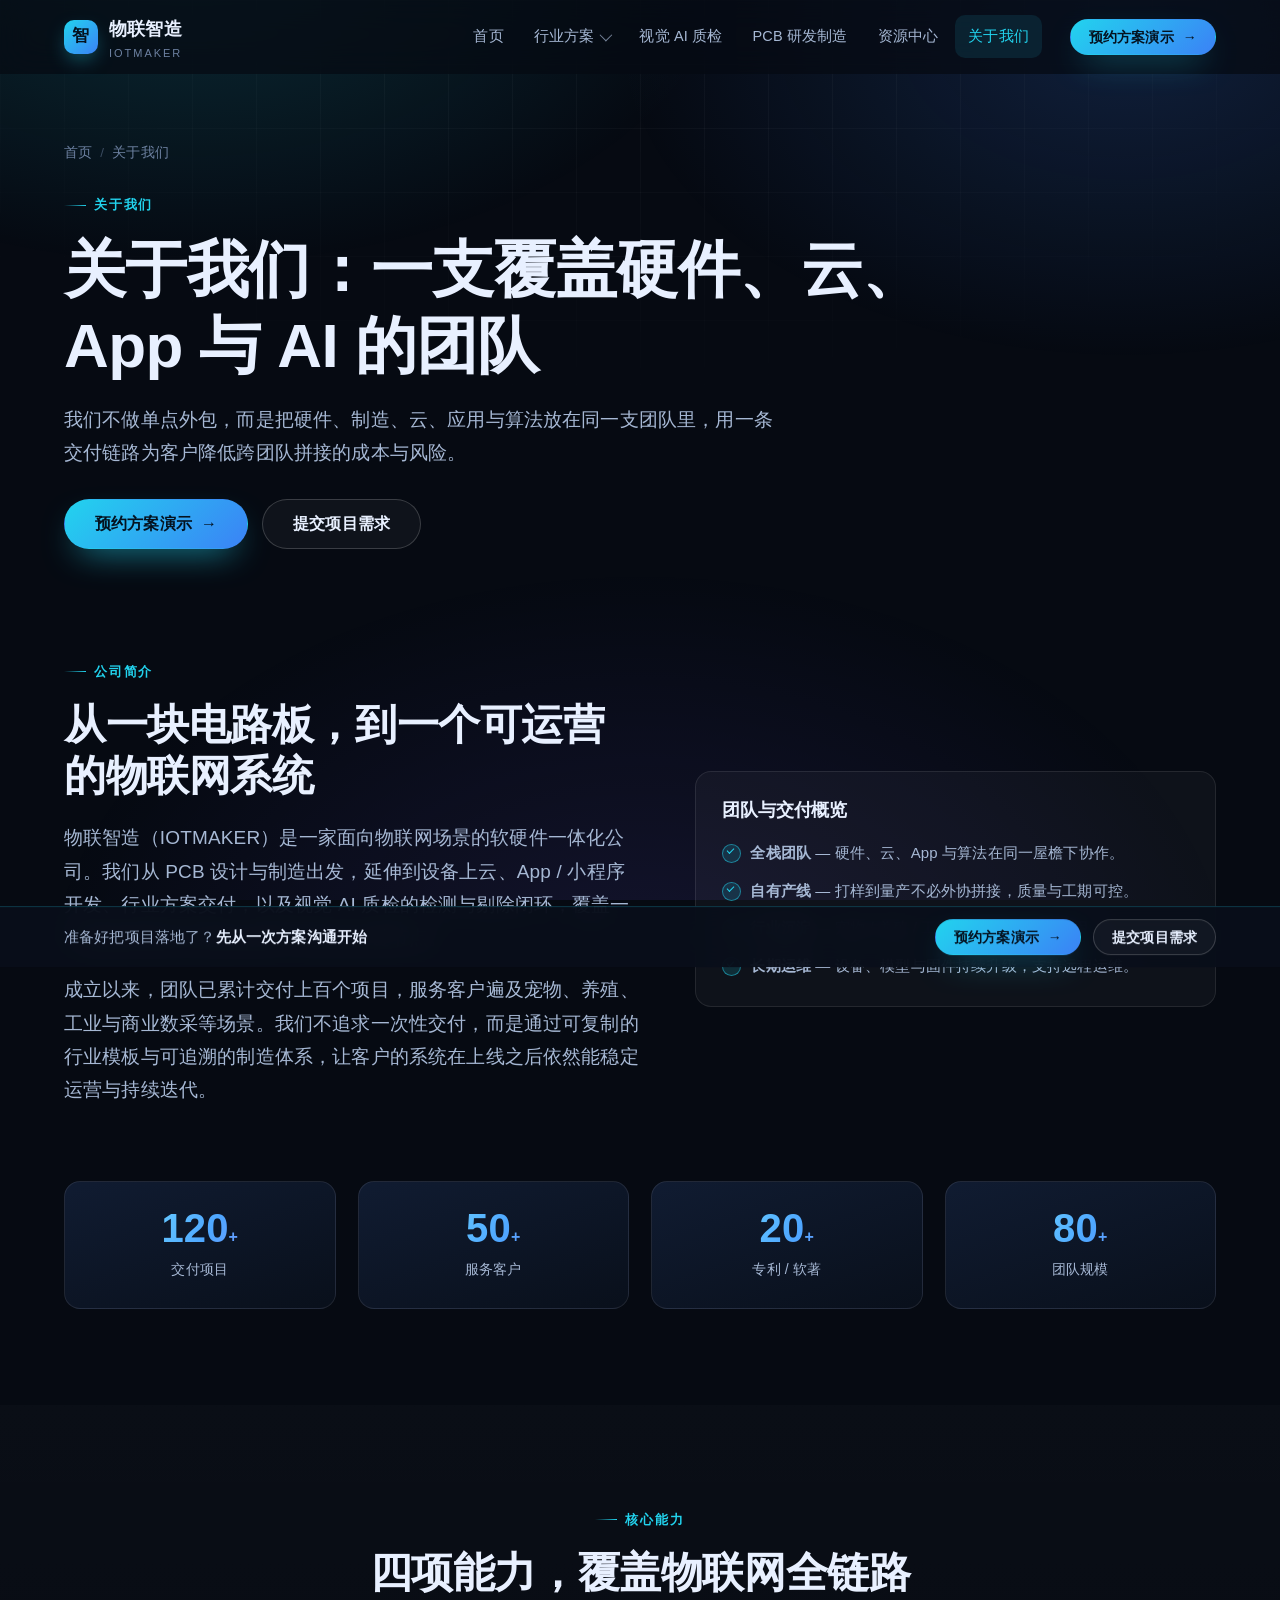
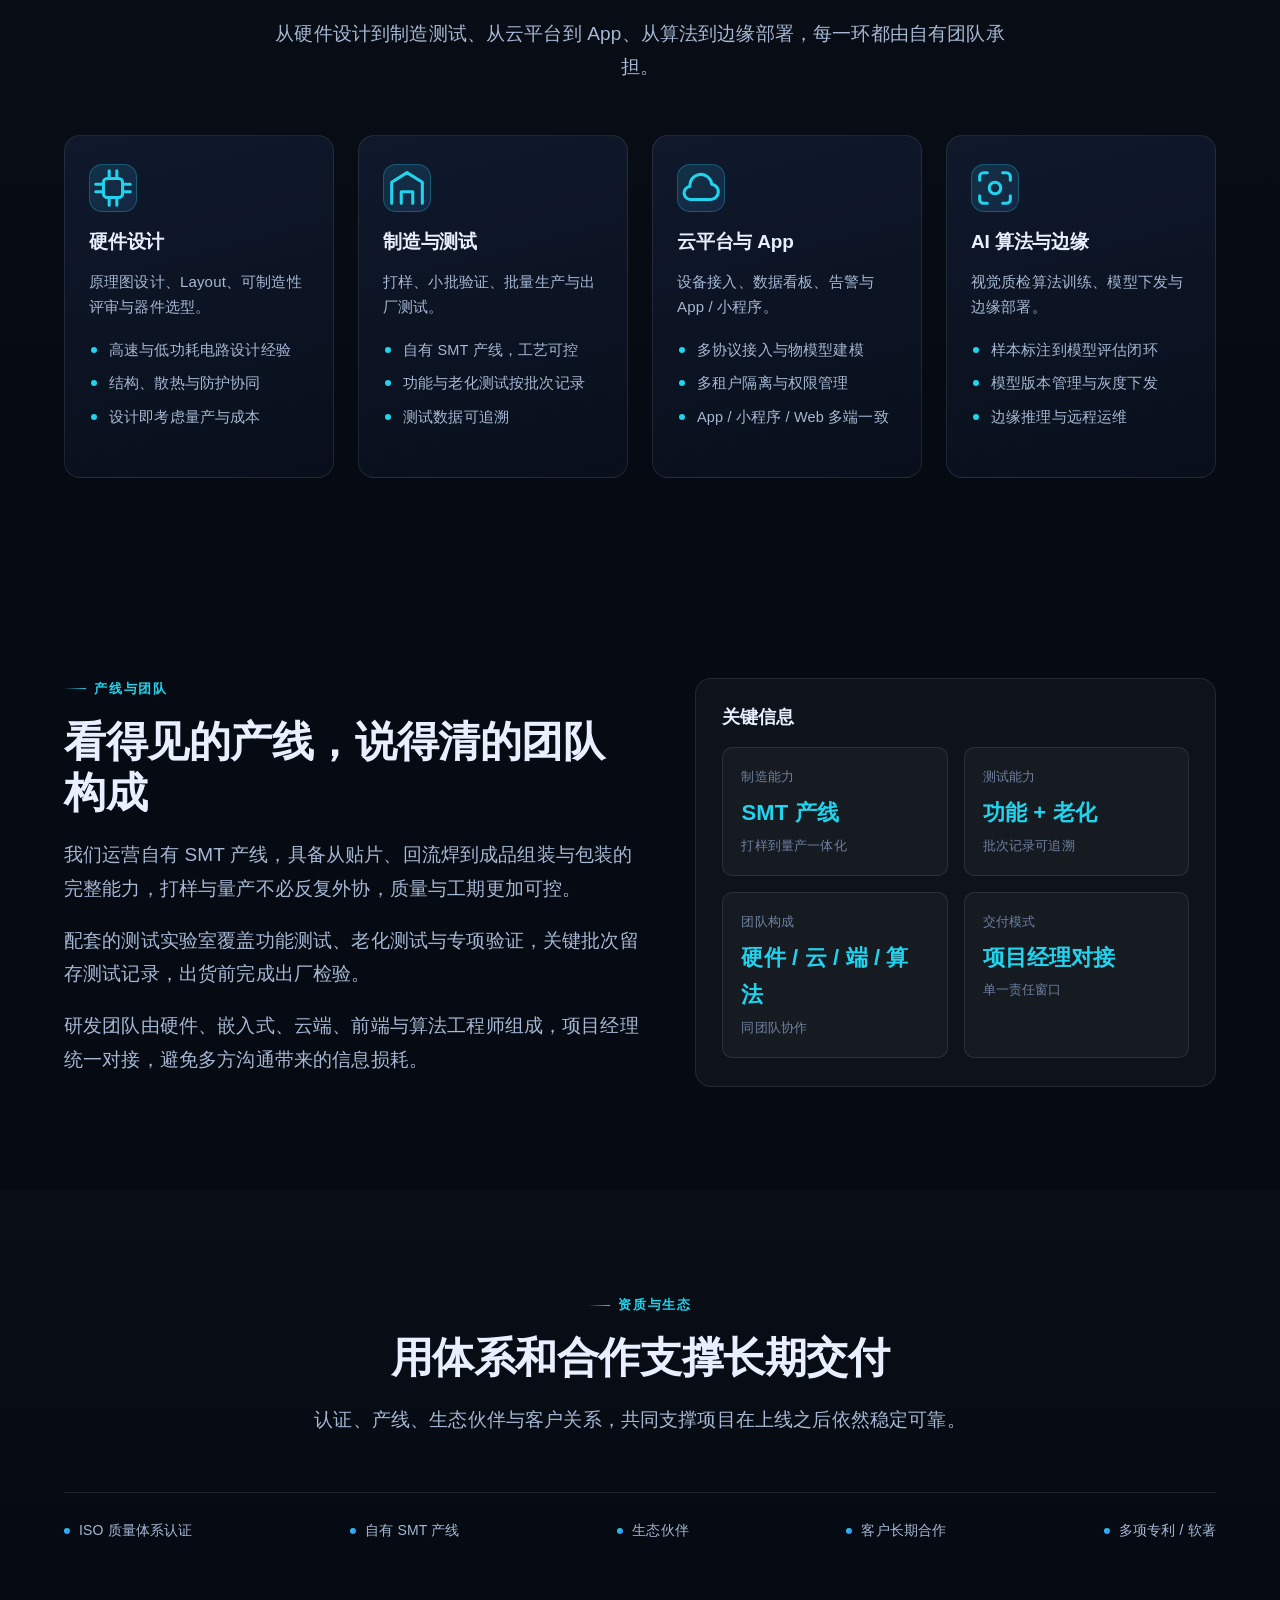
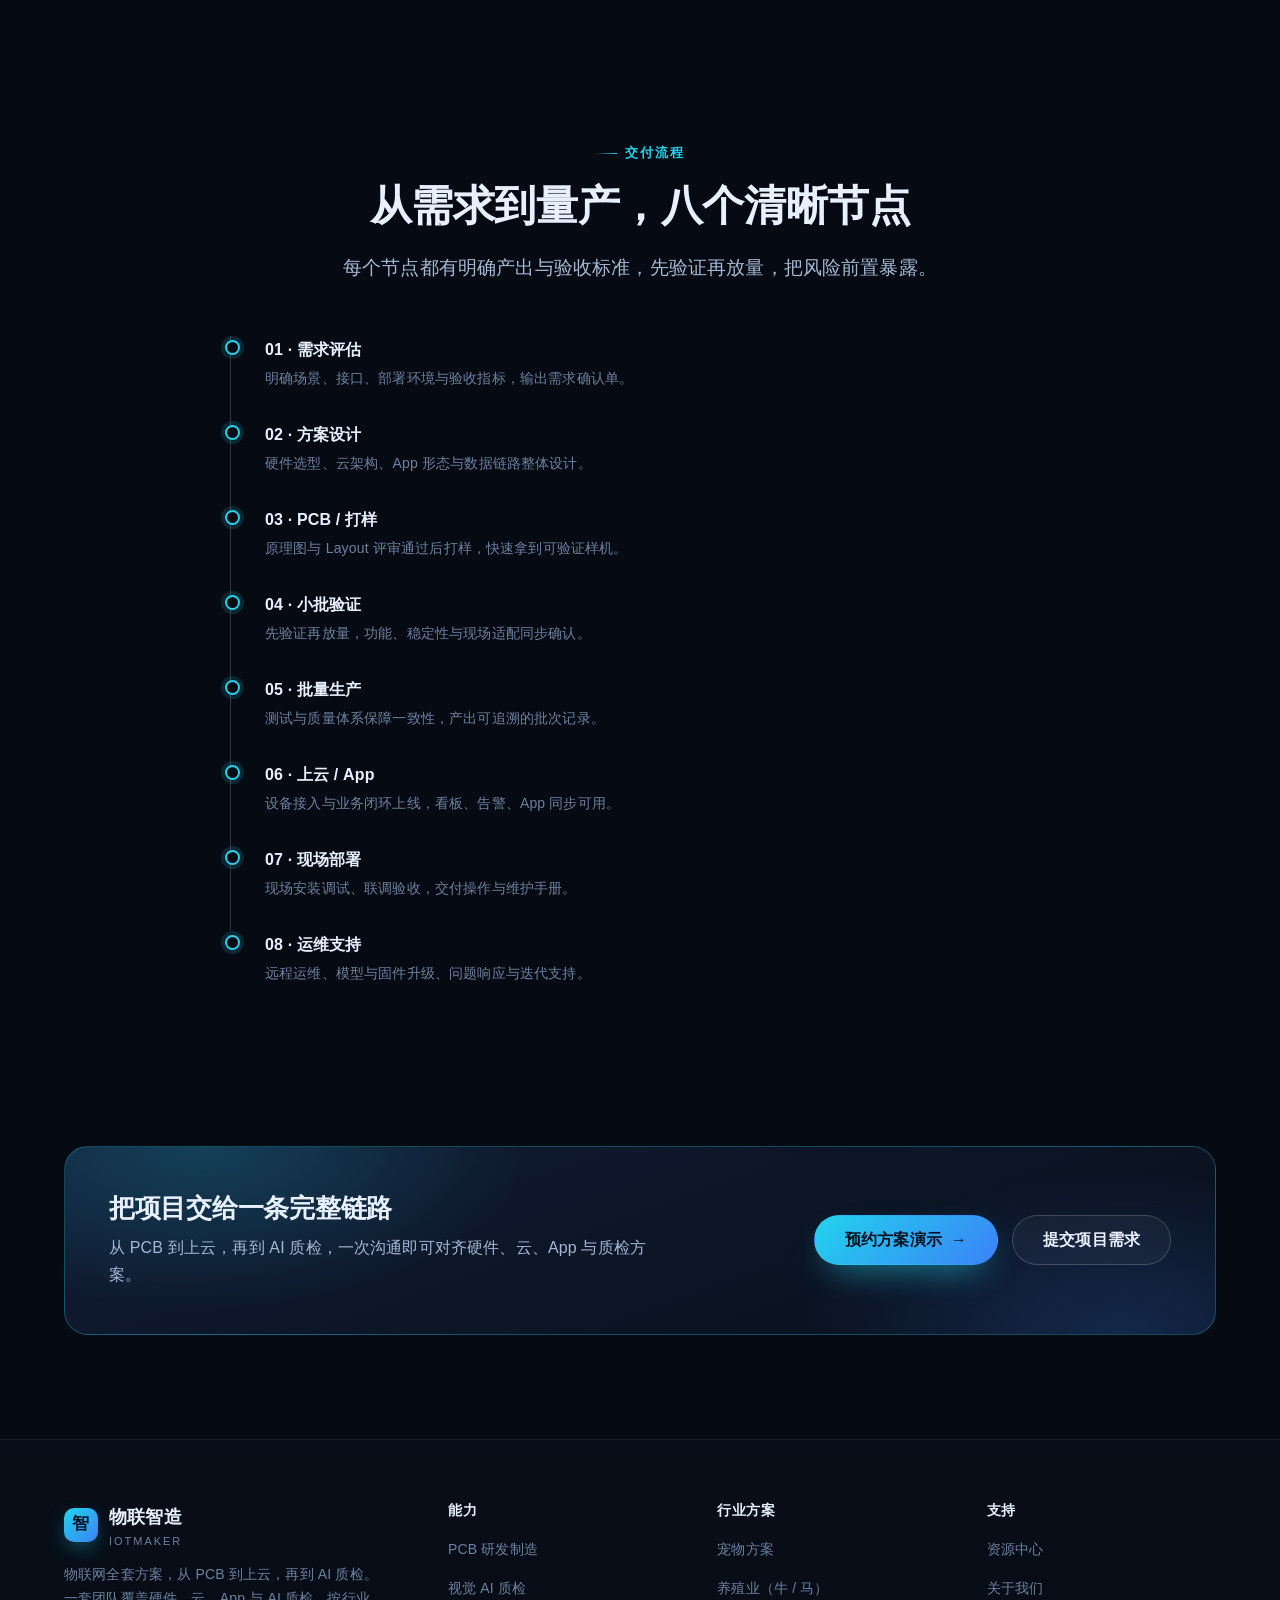
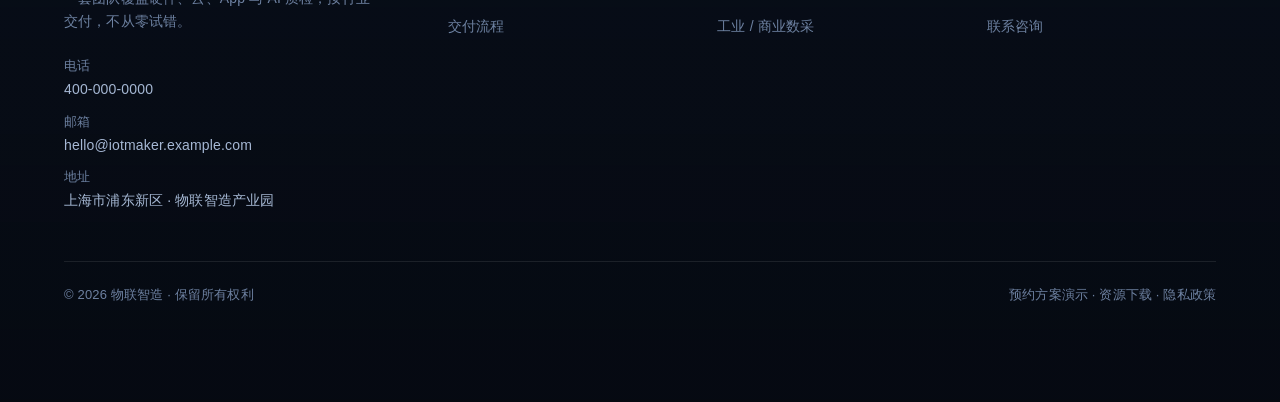
==== about/index.html @ e61bf1f8 "feat: 新增公司官网静态站点与 CI/CD 自动部署 纯静态站点（无构建步骤），push 到 main 后由 GitHub Actions 同步到服务器 /opt/www。页头、页脚与底部转化条由" ====
<!DOCTYPE html>
<html lang="zh-CN">
<head>
<meta charset="UTF-8">
<meta name="viewport" content="width=device-width, initial-scale=1">
<title>关于我们 · 物联智造</title>
<meta name="description" content="物联智造是一支覆盖硬件、云、App 与 AI 的团队，自有 SMT 产线与测试实验室，提供从 PCB 到上云、再到视觉 AI 质检的一条交付链路。">
<link rel="stylesheet" href="/assets/css/style.css">
</head>
<body>
<div data-site-header></div>

<main>

<!-- ========== 页头 ========== -->
<section class="page-hero">
  <div class="container">
    <nav class="breadcrumb"><a href="/">首页</a><i>/</i><span>关于我们</span></nav>
    <span class="eyebrow">关于我们</span>
    <h1 class="h1 page-hero__title">关于我们：一支覆盖硬件、云、App 与 AI 的团队</h1>
    <p class="lead page-hero__lead">我们不做单点外包，而是把硬件、制造、云、应用与算法放在同一支团队里，用一条交付链路为客户降低跨团队拼接的成本与风险。</p>
    <div class="page-hero__actions">
      <a class="btn btn--primary btn--lg" href="/contact/">预约方案演示<span class="arrow">→</span></a>
      <a class="btn btn--ghost btn--lg" href="/contact/#form">提交项目需求</a>
    </div>
  </div>
</section>

<!-- ========== 公司简介 ========== -->
<section class="section">
  <div class="container">
    <div class="split">
      <div class="reveal">
        <span class="eyebrow">公司简介</span>
        <h2 class="h2" style="margin-bottom:20px">从一块电路板，到一个可运营的物联网系统</h2>
        <div class="stack">
          <p class="lead">物联智造（IOTMAKER）是一家面向物联网场景的软硬件一体化公司。我们从 PCB 设计与制造出发，延伸到设备上云、App / 小程序开发、行业方案交付，以及视觉 AI 质检的检测与剔除闭环，覆盖一个物联网项目从原型到量产的全部关键节点。</p>
          <p class="lead">成立以来，团队已累计交付上百个项目，服务客户遍及宠物、养殖、工业与商业数采等场景。我们不追求一次性交付，而是通过可复制的行业模板与可追溯的制造体系，让客户的系统在上线之后依然能稳定运营与持续迭代。</p>
        </div>
      </div>
      <div class="panel reveal d1">
        <h4 class="h4" style="margin-bottom:18px">团队与交付概览</h4>
        <ul class="checklist">
          <li><b>全栈团队</b> — 硬件、云、App 与算法在同一屋檐下协作。</li>
          <li><b>自有产线</b> — 打样到量产不必外协拼接，质量与工期可控。</li>
          <li><b>行业沉淀</b> — 宠物 / 养殖 / 工业方案模板可直接复用。</li>
          <li><b>长期运维</b> — 设备、模型与固件持续升级，支持远程运维。</li>
        </ul>
      </div>
    </div>

    <div class="stats reveal d1" style="margin-top:56px">
      <div class="stat"><div class="stat__num"><span data-count="120">0</span><small>+</small></div><div class="stat__label">交付项目</div></div>
      <div class="stat"><div class="stat__num"><span data-count="50">0</span><small>+</small></div><div class="stat__label">服务客户</div></div>
      <div class="stat"><div class="stat__num"><span data-count="20">0</span><small>+</small></div><div class="stat__label">专利 / 软著</div></div>
      <div class="stat"><div class="stat__num"><span data-count="80">0</span><small>+</small></div><div class="stat__label">团队规模</div></div>
    </div>
  </div>
</section>

<!-- ========== 四项核心能力 ========== -->
<section class="section section--alt">
  <div class="container">
    <div class="section-head section-head--center reveal">
      <span class="eyebrow">核心能力</span>
      <h2 class="h2">四项能力，覆盖物联网全链路</h2>
      <p class="lead">从硬件设计到制造测试、从云平台到 App、从算法到边缘部署，每一环都由自有团队承担。</p>
    </div>

    <div class="grid grid--4">
      <article class="card reveal">
        <div class="card__icon">
          <svg viewBox="0 0 24 24" fill="none" stroke="currentColor" stroke-width="1.6" stroke-linecap="round">
            <rect x="7" y="7" width="10" height="10" rx="2"/>
            <path d="M10 3v4M14 3v4M10 17v4M14 17v4M3 10h4M3 14h4M17 10h4M17 14h4"/>
          </svg>
        </div>
        <h3 class="card__title">硬件设计</h3>
        <p class="card__text">原理图设计、Layout、可制造性评审与器件选型。</p>
        <ul class="card__list">
          <li>高速与低功耗电路设计经验</li>
          <li>结构、散热与防护协同</li>
          <li>设计即考虑量产与成本</li>
        </ul>
      </article>

      <article class="card reveal d1">
        <div class="card__icon">
          <svg viewBox="0 0 24 24" fill="none" stroke="currentColor" stroke-width="1.6" stroke-linecap="round" stroke-linejoin="round">
            <path d="M4 20V9l8-5 8 5v11"/>
            <path d="M9 20v-6h6v6"/>
          </svg>
        </div>
        <h3 class="card__title">制造与测试</h3>
        <p class="card__text">打样、小批验证、批量生产与出厂测试。</p>
        <ul class="card__list">
          <li>自有 SMT 产线，工艺可控</li>
          <li>功能与老化测试按批次记录</li>
          <li>测试数据可追溯</li>
        </ul>
      </article>

      <article class="card reveal d2">
        <div class="card__icon">
          <svg viewBox="0 0 24 24" fill="none" stroke="currentColor" stroke-width="1.6" stroke-linecap="round" stroke-linejoin="round">
            <path d="M7 18h10a4 4 0 0 0 .6-7.96A5.5 5.5 0 0 0 6.2 11.2A3.4 3.4 0 0 0 7 18Z"/>
          </svg>
        </div>
        <h3 class="card__title">云平台与 App</h3>
        <p class="card__text">设备接入、数据看板、告警与 App / 小程序。</p>
        <ul class="card__list">
          <li>多协议接入与物模型建模</li>
          <li>多租户隔离与权限管理</li>
          <li>App / 小程序 / Web 多端一致</li>
        </ul>
      </article>

      <article class="card reveal d3">
        <div class="card__icon">
          <svg viewBox="0 0 24 24" fill="none" stroke="currentColor" stroke-width="1.6" stroke-linecap="round">
            <path d="M4 8V6a2 2 0 0 1 2-2h2M20 8V6a2 2 0 0 0-2-2h-2M4 16v2a2 2 0 0 0 2 2h2M20 16v2a2 2 0 0 1-2 2h-2"/>
            <circle cx="12" cy="12" r="3"/>
          </svg>
        </div>
        <h3 class="card__title">AI 算法与边缘</h3>
        <p class="card__text">视觉质检算法训练、模型下发与边缘部署。</p>
        <ul class="card__list">
          <li>样本标注到模型评估闭环</li>
          <li>模型版本管理与灰度下发</li>
          <li>边缘推理与远程运维</li>
        </ul>
      </article>
    </div>
  </div>
</section>

<!-- ========== 产线与团队 ========== -->
<section class="section">
  <div class="container">
    <div class="split">
      <div class="reveal">
        <span class="eyebrow">产线与团队</span>
        <h2 class="h2" style="margin-bottom:20px">看得见的产线，说得清的团队构成</h2>
        <div class="stack">
          <p class="lead">我们运营自有 SMT 产线，具备从贴片、回流焊到成品组装与包装的完整能力，打样与量产不必反复外协，质量与工期更加可控。</p>
          <p class="lead">配套的测试实验室覆盖功能测试、老化测试与专项验证，关键批次留存测试记录，出货前完成出厂检验。</p>
          <p class="lead">研发团队由硬件、嵌入式、云端、前端与算法工程师组成，项目经理统一对接，避免多方沟通带来的信息损耗。</p>
        </div>
      </div>
      <div class="panel reveal d1">
        <h4 class="h4" style="margin-bottom:18px">关键信息</h4>
        <div class="kpis">
          <div class="kpi"><div class="kpi__label">制造能力</div><div class="kpi__value">SMT 产线</div><div class="kpi__hint">打样到量产一体化</div></div>
          <div class="kpi"><div class="kpi__label">测试能力</div><div class="kpi__value">功能 + 老化</div><div class="kpi__hint">批次记录可追溯</div></div>
          <div class="kpi"><div class="kpi__label">团队构成</div><div class="kpi__value">硬件 / 云 / 端 / 算法</div><div class="kpi__hint">同团队协作</div></div>
          <div class="kpi"><div class="kpi__label">交付模式</div><div class="kpi__value">项目经理对接</div><div class="kpi__hint">单一责任窗口</div></div>
        </div>
      </div>
    </div>
  </div>
</section>

<!-- ========== 资质与合作生态 ========== -->
<section class="section section--alt">
  <div class="container">
    <div class="section-head section-head--center reveal">
      <span class="eyebrow">资质与生态</span>
      <h2 class="h2">用体系和合作支撑长期交付</h2>
      <p class="lead">认证、产线、生态伙伴与客户关系，共同支撑项目在上线之后依然稳定可靠。</p>
    </div>

    <div class="trustbar reveal d1">
      <div class="trustbar__row">
        <span class="trustbar__item">ISO 质量体系认证</span>
        <span class="trustbar__item">自有 SMT 产线</span>
        <span class="trustbar__item">生态伙伴</span>
        <span class="trustbar__item">客户长期合作</span>
        <span class="trustbar__item">多项专利 / 软著</span>
      </div>
    </div>
  </div>
</section>

<!-- ========== 交付流程 ========== -->
<section class="section" id="process">
  <div class="container">
    <div class="section-head section-head--center reveal">
      <span class="eyebrow">交付流程</span>
      <h2 class="h2">从需求到量产，八个清晰节点</h2>
      <p class="lead">每个节点都有明确产出与验收标准，先验证再放量，把风险前置暴露。</p>
    </div>

    <div class="timeline reveal d1" style="max-width:820px;margin:0 auto">
      <div class="timeline__item"><div class="timeline__title">01 · 需求评估</div><div class="timeline__text">明确场景、接口、部署环境与验收指标，输出需求确认单。</div></div>
      <div class="timeline__item"><div class="timeline__title">02 · 方案设计</div><div class="timeline__text">硬件选型、云架构、App 形态与数据链路整体设计。</div></div>
      <div class="timeline__item"><div class="timeline__title">03 · PCB / 打样</div><div class="timeline__text">原理图与 Layout 评审通过后打样，快速拿到可验证样机。</div></div>
      <div class="timeline__item"><div class="timeline__title">04 · 小批验证</div><div class="timeline__text">先验证再放量，功能、稳定性与现场适配同步确认。</div></div>
      <div class="timeline__item"><div class="timeline__title">05 · 批量生产</div><div class="timeline__text">测试与质量体系保障一致性，产出可追溯的批次记录。</div></div>
      <div class="timeline__item"><div class="timeline__title">06 · 上云 / App</div><div class="timeline__text">设备接入与业务闭环上线，看板、告警、App 同步可用。</div></div>
      <div class="timeline__item"><div class="timeline__title">07 · 现场部署</div><div class="timeline__text">现场安装调试、联调验收，交付操作与维护手册。</div></div>
      <div class="timeline__item"><div class="timeline__title">08 · 运维支持</div><div class="timeline__text">远程运维、模型与固件升级、问题响应与迭代支持。</div></div>
    </div>
  </div>
</section>

<!-- ========== 底部 CTA ========== -->
<section class="section section--tight">
  <div class="container">
    <div class="cta-band reveal">
      <div>
        <h2 class="h3">把项目交给一条完整链路</h2>
        <p>从 PCB 到上云，再到 AI 质检，一次沟通即可对齐硬件、云、App 与质检方案。</p>
      </div>
      <div class="cta-band__actions">
        <a class="btn btn--primary btn--lg" href="/contact/">预约方案演示<span class="arrow">→</span></a>
        <a class="btn btn--ghost btn--lg" href="/contact/#form">提交项目需求</a>
      </div>
    </div>
  </div>
</section>

</main>

<div data-site-footer></div>
<script src="/assets/js/main.js"></script>
</body>
</html>
---- assets/css/style.css ----
/* =============================================================
   物联智造 官网 · 设计系统（科技深色）
   ============================================================= */

:root {
  --bg: #060a12;
  --bg-2: #0a1120;
  --surface: #0e1729;
  --surface-2: #13203a;
  --surface-3: #17253f;

  --border: rgba(255, 255, 255, .09);
  --border-strong: rgba(255, 255, 255, .18);

  --text: #e8f0ff;
  --text-2: #a6b8d4;
  --text-3: #6d81a1;

  --cyan: #22d3ee;
  --cyan-deep: #06b6d4;
  --blue: #3b82f6;
  --violet: #7c5cff;
  --green: #34d399;
  --amber: #fbbf24;

  --grad: linear-gradient(135deg, #22d3ee 0%, #3b82f6 100%);
  --grad-text: linear-gradient(120deg, #7ff0ff 0%, #4ea6ff 55%, #9d8bff 100%);
  --grad-soft: linear-gradient(135deg, rgba(34, 211, 238, .14), rgba(59, 130, 246, .14));

  --radius-sm: 10px;
  --radius: 16px;
  --radius-lg: 24px;

  --shadow: 0 24px 60px -28px rgba(0, 0, 0, .85);
  --shadow-hover: 0 30px 70px -26px rgba(0, 0, 0, .9);

  --container: 1200px;
  --header-h: 74px;

  --font: -apple-system, BlinkMacSystemFont, "Segoe UI", "PingFang SC",
    "Hiragino Sans GB", "Microsoft YaHei", "Helvetica Neue", Arial, sans-serif;
}

* { box-sizing: border-box; }

html { scroll-behavior: smooth; -webkit-text-size-adjust: 100%; }

body {
  margin: 0;
  background: var(--bg);
  color: var(--text);
  font-family: var(--font);
  font-size: 16px;
  line-height: 1.7;
  letter-spacing: .01em;
  padding-bottom: 0;
  overflow-x: hidden;
  -webkit-font-smoothing: antialiased;
}

/* 背景氛围 */
body::before {
  content: "";
  position: fixed;
  inset: 0;
  z-index: -2;
  background:
    radial-gradient(900px 520px at 15% -5%, rgba(34, 211, 238, .16), transparent 60%),
    radial-gradient(820px 520px at 88% 4%, rgba(59, 130, 246, .18), transparent 62%),
    radial-gradient(1000px 700px at 50% 110%, rgba(124, 92, 255, .12), transparent 60%);
  pointer-events: none;
}

body::after {
  content: "";
  position: fixed;
  inset: 0;
  z-index: -1;
  background-image:
    linear-gradient(rgba(255, 255, 255, .03) 1px, transparent 1px),
    linear-gradient(90deg, rgba(255, 255, 255, .03) 1px, transparent 1px);
  background-size: 64px 64px;
  -webkit-mask-image: radial-gradient(ellipse 90% 60% at 50% 0%, #000 25%, transparent 78%);
  mask-image: radial-gradient(ellipse 90% 60% at 50% 0%, #000 25%, transparent 78%);
  pointer-events: none;
}

img, svg { max-width: 100%; display: block; }
a { color: inherit; text-decoration: none; }
button { font-family: inherit; cursor: pointer; }
ul { margin: 0; padding: 0; list-style: none; }

::selection { background: rgba(34, 211, 238, .35); color: #fff; }

/* ---------------- 排版 ---------------- */
h1, h2, h3, h4 { margin: 0; font-weight: 700; line-height: 1.22; letter-spacing: -.01em; }

.h1 { font-size: clamp(34px, 5.4vw, 62px); }
.h2 { font-size: clamp(26px, 3.4vw, 42px); }
.h3 { font-size: clamp(19px, 2vw, 26px); }
.h4 { font-size: 18px; }

.lead { font-size: clamp(15px, 1.6vw, 19px); color: var(--text-2); line-height: 1.75; }
.muted { color: var(--text-3); }
.small { font-size: 13.5px; }

.grad-text {
  background: var(--grad-text);
  -webkit-background-clip: text;
  background-clip: text;
  color: transparent;
}

.eyebrow {
  display: inline-flex;
  align-items: center;
  gap: 8px;
  font-size: 13px;
  font-weight: 600;
  letter-spacing: .14em;
  text-transform: uppercase;
  color: var(--cyan);
  margin-bottom: 16px;
}
.eyebrow::before {
  content: "";
  width: 22px;
  height: 1px;
  background: linear-gradient(90deg, transparent, var(--cyan));
}

/* ---------------- 布局 ---------------- */
.container {
  width: 100%;
  max-width: var(--container);
  margin: 0 auto;
  padding: 0 24px;
}

.section { padding: 96px 0; position: relative; }
.section--tight { padding: 64px 0; }
.section--alt { background: linear-gradient(180deg, rgba(255, 255, 255, .02), rgba(255, 255, 255, 0)); }

.section-head { max-width: 760px; margin-bottom: 52px; }
.section-head--center { margin-left: auto; margin-right: auto; text-align: center; }

.grid { display: grid; gap: 24px; }
.grid--2 { grid-template-columns: repeat(2, minmax(0, 1fr)); }
.grid--3 { grid-template-columns: repeat(3, minmax(0, 1fr)); }
.grid--4 { grid-template-columns: repeat(4, minmax(0, 1fr)); }

.split {
  display: grid;
  grid-template-columns: 1.05fr .95fr;
  gap: 56px;
  align-items: center;
}

.stack > * + * { margin-top: 18px; }

/* ---------------- 按钮 ---------------- */
.btn {
  display: inline-flex;
  align-items: center;
  justify-content: center;
  gap: 9px;
  padding: 13px 24px;
  border-radius: 999px;
  border: 1px solid transparent;
  font-size: 15px;
  font-weight: 600;
  line-height: 1;
  white-space: nowrap;
  transition: transform .18s ease, box-shadow .18s ease, background .18s ease, border-color .18s ease, color .18s ease;
}
.btn:hover { transform: translateY(-2px); }
.btn:active { transform: translateY(0); }

.btn--primary {
  background: var(--grad);
  color: #04121f;
  box-shadow: 0 14px 34px -14px rgba(34, 211, 238, .75);
}
.btn--primary:hover { box-shadow: 0 20px 44px -14px rgba(34, 211, 238, .9); }

.btn--ghost {
  background: rgba(255, 255, 255, .04);
  border-color: var(--border-strong);
  color: var(--text);
}
.btn--ghost:hover { background: rgba(255, 255, 255, .08); border-color: rgba(34, 211, 238, .5); }

.btn--lg { padding: 16px 30px; font-size: 16px; }
.btn--sm { padding: 10px 18px; font-size: 14px; }
.btn--block { width: 100%; }

.btn .arrow { transition: transform .18s ease; }
.btn:hover .arrow { transform: translateX(4px); }

/* ---------------- 顶部导航 ---------------- */
.site-header {
  position: sticky;
  top: 0;
  z-index: 90;
  height: var(--header-h);
  display: flex;
  align-items: center;
  backdrop-filter: blur(16px);
  background: rgba(6, 10, 18, .72);
  border-bottom: 1px solid transparent;
  transition: background .25s ease, border-color .25s ease;
}
.site-header.is-scrolled {
  background: rgba(6, 10, 18, .92);
  border-bottom-color: var(--border);
}
.site-header .container {
  display: flex;
  align-items: center;
  gap: 20px;
  height: 100%;
}

.logo { display: inline-flex; align-items: center; gap: 11px; font-weight: 700; font-size: 18px; letter-spacing: .01em; }
.logo__mark {
  width: 34px; height: 34px;
  border-radius: 10px;
  background: var(--grad);
  display: grid; place-items: center;
  color: #04121f; font-size: 17px; font-weight: 800;
  box-shadow: 0 8px 22px -8px rgba(34, 211, 238, .8);
  flex: 0 0 auto;
}
.logo__sub { font-size: 11px; color: var(--text-3); letter-spacing: .18em; font-weight: 500; display: block; line-height: 1; margin-top: 3px; }

.nav { margin-left: auto; }
.nav__list { display: flex; align-items: center; gap: 4px; }
.nav__link {
  display: inline-flex; align-items: center; gap: 6px;
  padding: 9px 13px;
  border-radius: 10px;
  font-size: 14.5px;
  font-weight: 500;
  color: var(--text-2);
  transition: color .16s ease, background .16s ease;
}
.nav__link:hover { color: var(--text); background: rgba(255, 255, 255, .05); }
.nav__link.is-active { color: var(--cyan); background: rgba(34, 211, 238, .1); }
span.nav__link { cursor: default; }
.nav__caret { width: 9px; height: 9px; border-right: 1.6px solid currentColor; border-bottom: 1.6px solid currentColor; transform: rotate(45deg) translateY(-2px); opacity: .7; }

.nav__item { position: relative; }
.nav__dropdown {
  position: absolute;
  top: calc(100% + 10px);
  left: 50%;
  transform: translateX(-50%) translateY(6px);
  min-width: 232px;
  padding: 8px;
  background: rgba(12, 19, 33, .98);
  border: 1px solid var(--border);
  border-radius: 14px;
  box-shadow: var(--shadow);
  opacity: 0; visibility: hidden;
  transition: opacity .18s ease, transform .18s ease, visibility .18s;
}
.nav__item:hover .nav__dropdown { opacity: 1; visibility: visible; transform: translateX(-50%) translateY(0); }
.nav__dropdown a {
  display: block; padding: 10px 12px; border-radius: 9px;
  font-size: 14px; color: var(--text-2);
  transition: background .15s ease, color .15s ease;
}
.nav__dropdown a:hover { background: rgba(34, 211, 238, .1); color: var(--text); }

.header__cta { margin-left: 8px; }

.nav__toggle {
  display: none;
  width: 42px; height: 42px;
  border: 1px solid var(--border-strong);
  border-radius: 11px;
  background: rgba(255, 255, 255, .04);
  color: var(--text);
  margin-left: auto;
}
.nav__toggle span { display: block; width: 18px; height: 2px; margin: 4px auto; background: currentColor; border-radius: 2px; transition: transform .2s ease, opacity .2s ease; }
.site-header.is-open .nav__toggle span:nth-child(1) { transform: translateY(6px) rotate(45deg); }
.site-header.is-open .nav__toggle span:nth-child(2) { opacity: 0; }
.site-header.is-open .nav__toggle span:nth-child(3) { transform: translateY(-6px) rotate(-45deg); }

/* ---------------- 首屏 Hero ---------------- */
.hero { position: relative; padding: 84px 0 64px; overflow: hidden; }
.hero__grid {
  display: grid;
  grid-template-columns: 1.02fr .98fr;
  gap: 56px;
  align-items: center;
}
.hero__title { margin-bottom: 22px; }
.hero__sub { max-width: 560px; margin-bottom: 32px; }
.hero__actions { display: flex; flex-wrap: wrap; gap: 14px; }
.hero__meta { display: flex; flex-wrap: wrap; gap: 26px; margin-top: 34px; }
.hero__meta-item { display: flex; align-items: center; gap: 9px; font-size: 14px; color: var(--text-2); }
.hero__meta-item b { color: var(--text); font-size: 20px; font-weight: 700; }
.hero__meta-item .dot { width: 7px; height: 7px; border-radius: 50%; background: var(--cyan); box-shadow: 0 0 12px var(--cyan); }

/* 全链路架构图 */
.arch {
  position: relative;
  border: 1px solid var(--border);
  border-radius: var(--radius-lg);
  background: linear-gradient(160deg, rgba(19, 32, 58, .92), rgba(9, 15, 26, .92));
  padding: 26px 24px 24px;
  box-shadow: var(--shadow);
  overflow: hidden;
}
.arch::before {
  content: "";
  position: absolute; inset: 0;
  background: radial-gradient(420px 220px at 85% 0%, rgba(34, 211, 238, .18), transparent 65%);
  pointer-events: none;
}
.arch__head {
  display: flex; align-items: center; justify-content: space-between;
  gap: 12px; margin-bottom: 20px; position: relative;
}
.arch__title { font-size: 15px; font-weight: 600; }
.arch__title span { color: var(--text-3); font-weight: 400; font-size: 13px; }
.arch__legend { display: flex; gap: 14px; font-size: 12px; color: var(--text-3); }
.arch__legend i { display: inline-block; width: 8px; height: 8px; border-radius: 2px; margin-right: 6px; vertical-align: middle; }

.arch__chain { display: flex; flex-wrap: wrap; align-items: center; gap: 10px 0; position: relative; }
.arch__node {
  display: inline-flex; align-items: center; gap: 8px;
  padding: 11px 15px;
  border-radius: 12px;
  border: 1px solid var(--border-strong);
  background: rgba(255, 255, 255, .045);
  font-size: 14px; font-weight: 600;
  white-space: nowrap;
}
.arch__node i { width: 7px; height: 7px; border-radius: 50%; background: var(--cyan); box-shadow: 0 0 10px var(--cyan); }
.arch__node--ai { border-color: rgba(124, 92, 255, .55); background: rgba(124, 92, 255, .13); }
.arch__node--ai i { background: var(--violet); box-shadow: 0 0 10px var(--violet); }
.arch__node--cloud { border-color: rgba(59, 130, 246, .5); background: rgba(59, 130, 246, .12); }

.arch__link {
  width: 30px; height: 2px; flex: 0 0 auto; margin: 0 2px;
  background: linear-gradient(90deg, rgba(34, 211, 238, .15), rgba(34, 211, 238, .8));
  border-radius: 2px; position: relative;
}
.arch__link::after {
  content: ""; position: absolute; right: -1px; top: 50%;
  width: 7px; height: 7px;
  border-top: 2px solid var(--cyan); border-right: 2px solid var(--cyan);
  transform: translateY(-50%) rotate(45deg);
}

.arch__lanes { margin-top: 22px; padding-top: 20px; border-top: 1px dashed var(--border); display: grid; gap: 12px; }
.arch__lane { display: flex; align-items: baseline; gap: 14px; font-size: 13.5px; }
.arch__lane b { flex: 0 0 92px; color: var(--text); font-weight: 600; }
.arch__lane span { color: var(--text-3); }

/* 信任条 */
.trustbar { margin-top: 56px; border-top: 1px solid var(--border); padding-top: 26px; }
.trustbar__row { display: flex; flex-wrap: wrap; gap: 12px 28px; align-items: center; justify-content: space-between; }
.trustbar__item {
  display: inline-flex; align-items: center; gap: 9px;
  font-size: 14px; color: var(--text-2); font-weight: 500;
}
.trustbar__item::before {
  content: ""; width: 6px; height: 6px; border-radius: 50%;
  background: linear-gradient(135deg, var(--cyan), var(--blue));
}

/* ---------------- 卡片 ---------------- */
.card {
  position: relative;
  border: 1px solid var(--border);
  border-radius: var(--radius);
  background: linear-gradient(165deg, rgba(20, 32, 54, .72), rgba(10, 17, 30, .72));
  padding: 28px 24px;
  transition: transform .22s ease, border-color .22s ease, box-shadow .22s ease;
  overflow: hidden;
  height: 100%;
}
.card::after {
  content: ""; position: absolute; inset: 0;
  background: radial-gradient(300px 160px at 100% 0%, rgba(34, 211, 238, .12), transparent 62%);
  opacity: 0; transition: opacity .22s ease; pointer-events: none;
}
.card:hover { transform: translateY(-6px); border-color: rgba(34, 211, 238, .42); box-shadow: var(--shadow-hover); }
.card:hover::after { opacity: 1; }

.card__icon {
  width: 48px; height: 48px; border-radius: 13px;
  display: grid; place-items: center;
  background: var(--grad-soft);
  border: 1px solid rgba(34, 211, 238, .28);
  color: var(--cyan);
  font-size: 22px; font-weight: 700;
  margin-bottom: 18px;
}
.card__index { font-size: 13px; font-weight: 700; color: var(--cyan); letter-spacing: .1em; margin-bottom: 14px; }
.card__title { font-size: 19px; margin-bottom: 12px; }
.card__text { color: var(--text-2); font-size: 15px; margin-bottom: 18px; }
.card__list { display: grid; gap: 9px; margin-bottom: 20px; }
.card__list li { position: relative; padding-left: 20px; font-size: 14.5px; color: var(--text-2); }
.card__list li::before {
  content: ""; position: absolute; left: 2px; top: 9px;
  width: 6px; height: 6px; border-radius: 50%;
  background: var(--cyan);
}
.card__link {
  display: inline-flex; align-items: center; gap: 7px;
  font-size: 14.5px; font-weight: 600; color: var(--cyan);
}
.card__link .arrow { transition: transform .18s ease; }
.card:hover .card__link .arrow { transform: translateX(4px); }

.card--accent { border-color: rgba(34, 211, 238, .35); }

/* 标签 */
.tag {
  display: inline-block; padding: 5px 11px; border-radius: 999px;
  font-size: 12.5px; font-weight: 600;
  border: 1px solid var(--border-strong);
  background: rgba(255, 255, 255, .05);
  color: var(--text-2);
}
.tag--cyan { color: var(--cyan); border-color: rgba(34, 211, 238, .45); background: rgba(34, 211, 238, .1); }
.tag--violet { color: #b7a8ff; border-color: rgba(124, 92, 255, .45); background: rgba(124, 92, 255, .12); }

/* ---------------- 流程 / 步骤 ---------------- */
.flow { display: grid; gap: 14px; }
.flow--row { grid-template-columns: repeat(auto-fit, minmax(150px, 1fr)); gap: 0; }
.flow__step {
  position: relative;
  border: 1px solid var(--border);
  border-radius: var(--radius);
  background: rgba(255, 255, 255, .035);
  padding: 22px 18px;
}
.flow--row .flow__step { border-radius: 0; border-right: 0; }
.flow--row .flow__step:first-child { border-radius: var(--radius) 0 0 var(--radius); }
.flow--row .flow__step:last-child { border-radius: 0 var(--radius) var(--radius) 0; border-right: 1px solid var(--border); }
.flow__num {
  display: inline-flex; align-items: center; justify-content: center;
  width: 30px; height: 30px; border-radius: 9px;
  background: var(--grad-soft); border: 1px solid rgba(34, 211, 238, .3);
  color: var(--cyan); font-size: 13px; font-weight: 700;
  margin-bottom: 12px;
}
.flow__title { font-size: 15.5px; font-weight: 600; margin-bottom: 6px; }
.flow__text { font-size: 13.5px; color: var(--text-3); }

/* 时间轴 */
.timeline { position: relative; display: grid; gap: 0; }
.timeline__item { position: relative; padding: 0 0 30px 34px; border-left: 1px solid var(--border-strong); }
.timeline__item:last-child { border-left-color: transparent; padding-bottom: 0; }
.timeline__item::before {
  content: ""; position: absolute; left: -6px; top: 4px;
  width: 11px; height: 11px; border-radius: 50%;
  background: var(--bg); border: 2px solid var(--cyan);
  box-shadow: 0 0 0 4px rgba(34, 211, 238, .14);
}
.timeline__title { font-size: 16px; font-weight: 600; margin-bottom: 4px; }
.timeline__text { font-size: 14px; color: var(--text-3); }

/* ---------------- 指标 / 数据 ---------------- */
.stats { display: grid; grid-template-columns: repeat(4, minmax(0, 1fr)); gap: 22px; }
.stat {
  border: 1px solid var(--border);
  border-radius: var(--radius);
  background: linear-gradient(160deg, rgba(19, 32, 58, .8), rgba(10, 17, 30, .8));
  padding: 26px 22px;
  text-align: center;
}
.stat__num { font-size: clamp(28px, 3.2vw, 40px); font-weight: 800; line-height: 1; background: var(--grad-text); -webkit-background-clip: text; background-clip: text; color: transparent; }
.stat__num small { font-size: 16px; font-weight: 700; }
.stat__label { margin-top: 10px; font-size: 14px; color: var(--text-2); }

.kpis { display: grid; grid-template-columns: repeat(auto-fit, minmax(160px, 1fr)); gap: 16px; }
.kpi {
  border: 1px solid var(--border);
  border-radius: var(--radius-sm);
  background: rgba(255, 255, 255, .035);
  padding: 18px;
}
.kpi__label { font-size: 13px; color: var(--text-3); margin-bottom: 6px; }
.kpi__value { font-size: 22px; font-weight: 700; color: var(--cyan); }
.kpi__hint { font-size: 12.5px; color: var(--text-3); margin-top: 4px; }

/* ---------------- 案例卡 ---------------- */
.case-card {
  border: 1px solid var(--border);
  border-radius: var(--radius);
  background: linear-gradient(160deg, rgba(20, 32, 54, .78), rgba(10, 17, 30, .78));
  padding: 26px 24px;
  display: flex; flex-direction: column; gap: 16px;
  height: 100%;
  transition: transform .22s ease, border-color .22s ease, box-shadow .22s ease;
}
.case-card:hover { transform: translateY(-6px); border-color: rgba(34, 211, 238, .4); box-shadow: var(--shadow-hover); }
.case-card__top { display: flex; align-items: center; justify-content: space-between; gap: 12px; }
.case-card__title { font-size: 18px; }
.case-card__rows { display: grid; gap: 10px; }
.case-card__row { display: flex; gap: 10px; font-size: 14px; }
.case-card__row b { flex: 0 0 68px; color: var(--text-3); font-weight: 500; }
.case-card__row span { color: var(--text-2); }
.case-card__metrics { display: flex; flex-wrap: wrap; gap: 8px; }

/* 筛选 */
.filters { display: flex; flex-wrap: wrap; gap: 10px; margin-bottom: 34px; }
.filter {
  padding: 9px 16px; border-radius: 999px;
  border: 1px solid var(--border-strong);
  background: rgba(255, 255, 255, .04);
  color: var(--text-2); font-size: 14px; font-weight: 500;
  transition: all .16s ease;
}
.filter:hover { color: var(--text); border-color: rgba(34, 211, 238, .5); }
.filter.is-active { background: var(--grad); color: #04121f; border-color: transparent; font-weight: 600; }

/* ---------------- 转化条 / CTA ---------------- */
.cta-band {
  position: relative;
  border: 1px solid rgba(34, 211, 238, .28);
  border-radius: var(--radius-lg);
  background:
    radial-gradient(520px 260px at 12% 0%, rgba(34, 211, 238, .2), transparent 62%),
    radial-gradient(520px 260px at 92% 100%, rgba(59, 130, 246, .22), transparent 62%),
    linear-gradient(160deg, rgba(19, 32, 58, .9), rgba(9, 15, 26, .95));
  padding: 46px 44px;
  display: flex; flex-wrap: wrap; align-items: center; justify-content: space-between; gap: 26px;
  overflow: hidden;
}
.cta-band h2 { margin-bottom: 10px; }
.cta-band p { margin: 0; color: var(--text-2); max-width: 560px; }
.cta-band__actions { display: flex; flex-wrap: wrap; gap: 14px; }

/* ---------------- 页头（内页） ---------------- */
.page-hero { padding: 68px 0 8px; position: relative; }
.breadcrumb { display: flex; flex-wrap: wrap; align-items: center; gap: 8px; font-size: 13.5px; color: var(--text-3); margin-bottom: 22px; }
.breadcrumb a:hover { color: var(--cyan); }
.breadcrumb i { opacity: .5; font-style: normal; }
.page-hero__title { margin-bottom: 18px; max-width: 900px; }
.page-hero__lead { max-width: 720px; }
.page-hero__actions { display: flex; flex-wrap: wrap; gap: 14px; margin-top: 30px; }

/* ---------------- 表单 ---------------- */
.form {
  border: 1px solid var(--border);
  border-radius: var(--radius-lg);
  background: linear-gradient(165deg, rgba(19, 32, 58, .82), rgba(9, 15, 26, .9));
  padding: 34px 30px;
  box-shadow: var(--shadow);
}
.form__grid { display: grid; grid-template-columns: repeat(2, minmax(0, 1fr)); gap: 18px; }
.field { display: flex; flex-direction: column; gap: 8px; }
.field--full { grid-column: 1 / -1; }
.field__label { font-size: 13.5px; font-weight: 500; color: var(--text-2); }
.req { color: var(--cyan); margin-left: 3px; }

.input, .textarea, .select {
  width: 100%;
  padding: 12px 14px;
  border-radius: var(--radius-sm);
  border: 1px solid var(--border-strong);
  background: rgba(6, 10, 18, .6);
  color: var(--text);
  font-size: 14.5px;
  font-family: inherit;
  transition: border-color .16s ease, box-shadow .16s ease;
}
.input:focus, .textarea:focus, .select:focus {
  outline: none;
  border-color: var(--cyan);
  box-shadow: 0 0 0 3px rgba(34, 211, 238, .16);
}
.input::placeholder, .textarea::placeholder { color: var(--text-3); }
.textarea { min-height: 118px; resize: vertical; }
.field.is-error .input, .field.is-error .textarea, .field.is-error .select { border-color: #f87171; }
.field__error { font-size: 12.5px; color: #fca5a5; display: none; }
.field.is-error .field__error { display: block; }

.form__foot { display: flex; flex-wrap: wrap; align-items: center; justify-content: space-between; gap: 16px; margin-top: 24px; }
.form__note { font-size: 12.5px; color: var(--text-3); max-width: 420px; }
.form__success {
  display: none;
  align-items: center; gap: 12px;
  margin-top: 20px; padding: 16px 18px;
  border-radius: var(--radius-sm);
  border: 1px solid rgba(52, 211, 153, .4);
  background: rgba(52, 211, 153, .1);
  color: #a7f3d0; font-size: 14.5px;
}
.form__success.is-show { display: flex; }

/* ---------------- 页脚 ---------------- */
.site-footer {
  margin-top: 40px;
  border-top: 1px solid var(--border);
  background: linear-gradient(180deg, rgba(10, 17, 30, .6), rgba(6, 10, 18, .95));
  padding: 62px 0 96px;
}
.footer__grid { display: grid; grid-template-columns: 1.5fr repeat(3, 1fr); gap: 40px; }
.footer__brand p { color: var(--text-3); font-size: 14px; margin: 16px 0 20px; max-width: 320px; }
.footer__contact { display: grid; gap: 8px; font-size: 14px; color: var(--text-2); }
.footer__contact span { color: var(--text-3); font-size: 12.5px; }
.footer__col h4 { font-size: 14px; letter-spacing: .04em; margin-bottom: 16px; }
.footer__col ul { display: grid; gap: 11px; }
.footer__col a { font-size: 14px; color: var(--text-3); transition: color .15s ease; }
.footer__col a:hover { color: var(--cyan); }
.footer__bottom {
  margin-top: 48px; padding-top: 22px;
  border-top: 1px solid var(--border);
  display: flex; flex-wrap: wrap; align-items: center; justify-content: space-between; gap: 12px;
  font-size: 13px; color: var(--text-3);
}
.footer__bottom a:hover { color: var(--cyan); }

/* ---------------- 固定转化条 ---------------- */
.sticky-cta {
  position: fixed;
  left: 0; right: 0; bottom: 0;
  z-index: 80;
  transform: translateY(110%);
  transition: transform .3s cubic-bezier(.22, .7, .3, 1);
  background: rgba(9, 15, 26, .93);
  backdrop-filter: blur(14px);
  border-top: 1px solid rgba(34, 211, 238, .22);
}
.sticky-cta.is-show { transform: translateY(0); }
.sticky-cta__inner {
  display: flex; align-items: center; justify-content: space-between; gap: 18px;
  padding: 12px 24px;
  max-width: var(--container); margin: 0 auto;
}
.sticky-cta__text { font-size: 14.5px; color: var(--text-2); }
.sticky-cta__text b { color: var(--text); }
.sticky-cta__actions { display: flex; gap: 12px; flex: 0 0 auto; }

/* ---------------- 其它 ---------------- */
.panel {
  border: 1px solid var(--border);
  border-radius: var(--radius);
  background: rgba(255, 255, 255, .035);
  padding: 28px 26px;
}
.checklist { display: grid; gap: 12px; }
.checklist li { position: relative; padding-left: 28px; font-size: 15px; color: var(--text-2); }
.checklist li::before {
  content: ""; position: absolute; left: 0; top: 4px;
  width: 17px; height: 17px; border-radius: 50%;
  background: rgba(34, 211, 238, .14);
  border: 1px solid rgba(34, 211, 238, .5);
}
.checklist li::after {
  content: ""; position: absolute; left: 5px; top: 8px;
  width: 6px; height: 3px;
  border-left: 1.6px solid var(--cyan); border-bottom: 1.6px solid var(--cyan);
  transform: rotate(-45deg);
}

.quote {
  border-left: 2px solid var(--cyan);
  padding: 4px 0 4px 20px;
  color: var(--text-2); font-size: 15.5px; font-style: italic;
}

.accordion { display: grid; gap: 12px; }
.accordion__item { border: 1px solid var(--border); border-radius: var(--radius-sm); background: rgba(255, 255, 255, .03); overflow: hidden; }
.accordion__head {
  width: 100%; text-align: left; padding: 18px 20px;
  background: none; border: 0; color: var(--text); font-size: 15.5px; font-weight: 600;
  display: flex; align-items: center; justify-content: space-between; gap: 16px;
}
.accordion__head i { flex: 0 0 auto; width: 10px; height: 10px; border-right: 1.8px solid var(--cyan); border-bottom: 1.8px solid var(--cyan); transform: rotate(45deg); transition: transform .2s ease; }
.accordion__item.is-open .accordion__head i { transform: rotate(-135deg); }
.accordion__body { max-height: 0; overflow: hidden; transition: max-height .28s ease; }
.accordion__body-inner { padding: 0 20px 20px; color: var(--text-2); font-size: 14.5px; }

/* 动效 */
.reveal { opacity: 0; transform: translateY(26px); transition: opacity .6s ease, transform .6s cubic-bezier(.22, .7, .3, 1); }
.reveal.is-visible { opacity: 1; transform: none; }
.reveal.d1 { transition-delay: .08s; }
.reveal.d2 { transition-delay: .16s; }
.reveal.d3 { transition-delay: .24s; }

@media (prefers-reduced-motion: reduce) {
  .reveal { opacity: 1; transform: none; transition: none; }
  html { scroll-behavior: auto; }
}

/* ---------------- 响应式 ---------------- */
@media (max-width: 1080px) {
  .grid--4 { grid-template-columns: repeat(2, minmax(0, 1fr)); }
  .stats { grid-template-columns: repeat(2, minmax(0, 1fr)); }
  .footer__grid { grid-template-columns: 1.4fr 1fr 1fr; }
}

@media (max-width: 900px) {
  .nav { display: none; }
  .nav__toggle { display: block; }
  .header__cta { display: none; }

  .site-header.is-open .nav {
    display: block;
    position: absolute;
    top: var(--header-h);
    left: 0; right: 0;
    margin: 0;
    padding: 14px 20px 22px;
    background: rgba(8, 13, 24, .98);
    border-bottom: 1px solid var(--border);
    max-height: calc(100vh - var(--header-h));
    overflow-y: auto;
  }
  .site-header.is-open .nav__list { flex-direction: column; align-items: stretch; gap: 2px; }
  .site-header.is-open .nav__link { justify-content: space-between; padding: 13px 14px; font-size: 15.5px; }
  .site-header.is-open .nav__item { position: static; }
  .site-header.is-open .nav__dropdown {
    position: static; transform: none; opacity: 1; visibility: visible;
    box-shadow: none; border: 0; background: rgba(255, 255, 255, .03);
    margin: 4px 0 8px; padding: 4px;
  }
  .site-header.is-open .nav__dropdown a { padding: 11px 14px; }

  .hero__grid { grid-template-columns: 1fr; gap: 40px; }
  .split { grid-template-columns: 1fr; gap: 36px; }
  .grid--3 { grid-template-columns: 1fr; }
  .section { padding: 72px 0; }
  .cta-band { padding: 34px 26px; flex-direction: column; align-items: flex-start; }
  .footer__grid { grid-template-columns: 1fr 1fr; gap: 32px; }
}

@media (max-width: 640px) {
  .container { padding: 0 18px; }
  .grid--2, .grid--4 { grid-template-columns: 1fr; }
  .stats { grid-template-columns: 1fr 1fr; gap: 14px; }
  .form { padding: 24px 20px; }
  .form__grid { grid-template-columns: 1fr; }
  .hero { padding: 56px 0 48px; }
  .hero__actions .btn, .page-hero__actions .btn, .cta-band__actions .btn { width: 100%; }
  .sticky-cta__text { display: none; }
  .sticky-cta__inner { justify-content: center; }
  .sticky-cta__actions { width: 100%; }
  .sticky-cta__actions .btn { flex: 1; }
  .footer__grid { grid-template-columns: 1fr; }
  .flow--row .flow__step { border-radius: 0; border-right: 1px solid var(--border); }
  .flow--row .flow__step:first-child { border-radius: var(--radius) var(--radius) 0 0; }
  .flow--row .flow__step:last-child { border-radius: 0 0 var(--radius) var(--radius); border-top: 0; }
  .flow--row .flow__step + .flow__step { border-top: 0; }

  .arch__link { width: 22px; }
  .arch__chain { gap: 8px 0; }
}

/* ---------------- 配图与缩略图 ---------------- */
.figure {
  position: relative;
  margin: 0;
  border: 1px solid var(--border);
  border-radius: var(--radius);
  overflow: hidden;
  background: var(--surface);
}
.figure img { width: 100%; height: 100%; object-fit: cover; display: block; }
.figure--lg { border-radius: var(--radius-lg); }

.figure__caption {
  position: absolute;
  left: 0; right: 0; bottom: 0;
  padding: 46px 22px 18px;
  background: linear-gradient(180deg, rgba(6, 10, 18, 0), rgba(6, 10, 18, .92));
  font-size: 15px;
  font-weight: 600;
  color: var(--text);
}
.figure__caption span { display: block; margin-top: 5px; font-size: 13px; font-weight: 400; color: var(--text-3); }

.figures { display: grid; grid-template-columns: repeat(2, minmax(0, 1fr)); gap: 22px; }
.figures .figure { aspect-ratio: 4 / 3; }

.thumbs { display: grid; gap: 22px; }
.thumbs--2 { grid-template-columns: repeat(2, minmax(0, 1fr)); }
.thumbs--3 { grid-template-columns: repeat(3, minmax(0, 1fr)); }

.thumb {
  display: flex;
  flex-direction: column;
  border: 1px solid var(--border);
  border-radius: var(--radius);
  overflow: hidden;
  background: linear-gradient(165deg, rgba(20, 32, 54, .72), rgba(10, 17, 30, .72));
  transition: transform .22s ease, border-color .22s ease, box-shadow .22s ease;
}
.thumb:hover { transform: translateY(-6px); border-color: rgba(34, 211, 238, .42); box-shadow: var(--shadow-hover); }
.thumb__media { aspect-ratio: 4 / 3; overflow: hidden; }
.thumb__media img { width: 100%; height: 100%; object-fit: cover; transition: transform .4s ease; }
.thumb:hover .thumb__media img { transform: scale(1.05); }
.thumb__body { padding: 18px 20px 22px; }
.thumb__title { font-size: 16.5px; font-weight: 600; margin-bottom: 8px; }
.thumb__text { font-size: 13.5px; color: var(--text-3); }
.thumb__tags { display: flex; flex-wrap: wrap; gap: 8px; margin-top: 14px; }

/* Hero 右侧：双主线图 */
.pillar-visual { display: grid; gap: 18px; }
.pillar-visual .figure { aspect-ratio: 16 / 7; }
.pillar-visual .figure__caption { padding: 34px 20px 14px; font-size: 14.5px; }

@media (max-width: 900px) {
  .figures { grid-template-columns: 1fr; }
  .thumbs--3 { grid-template-columns: repeat(2, minmax(0, 1fr)); }
}

@media (max-width: 640px) {
  .thumbs--2, .thumbs--3 { grid-template-columns: 1fr; }
}
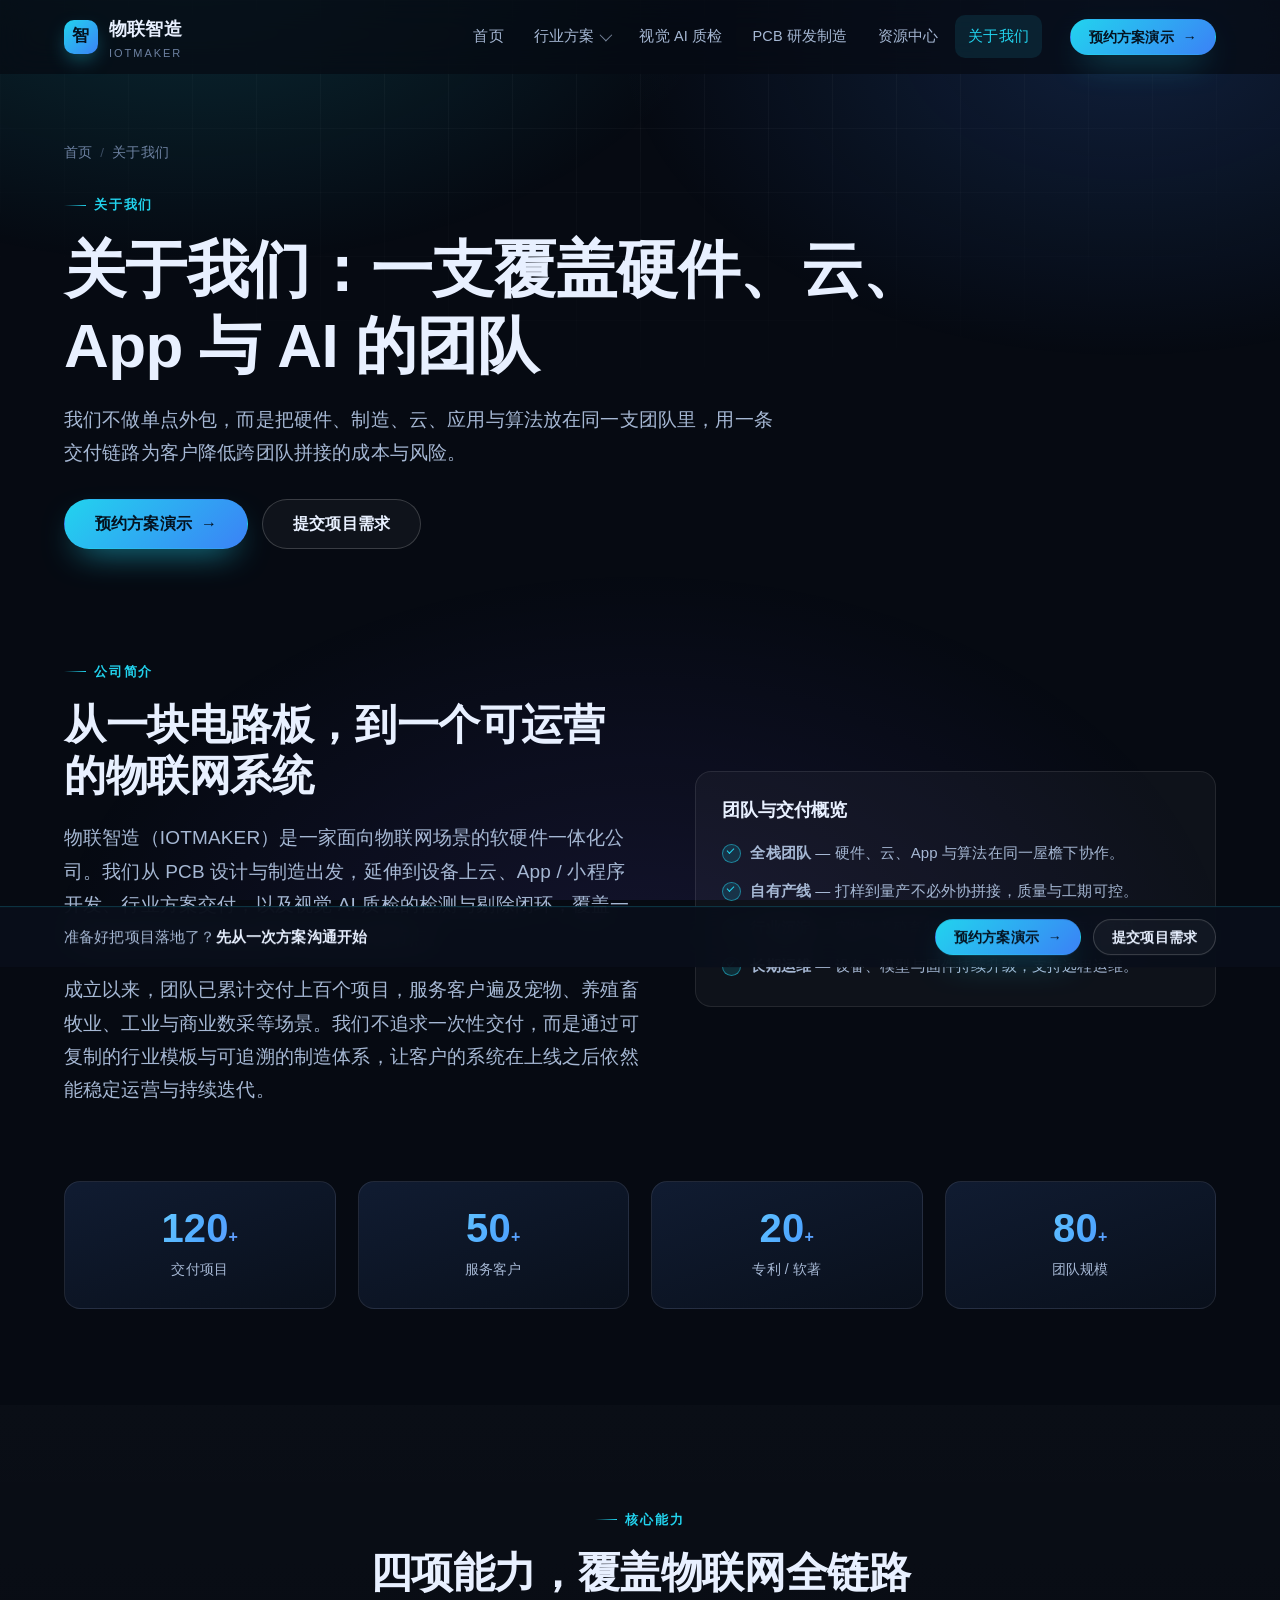
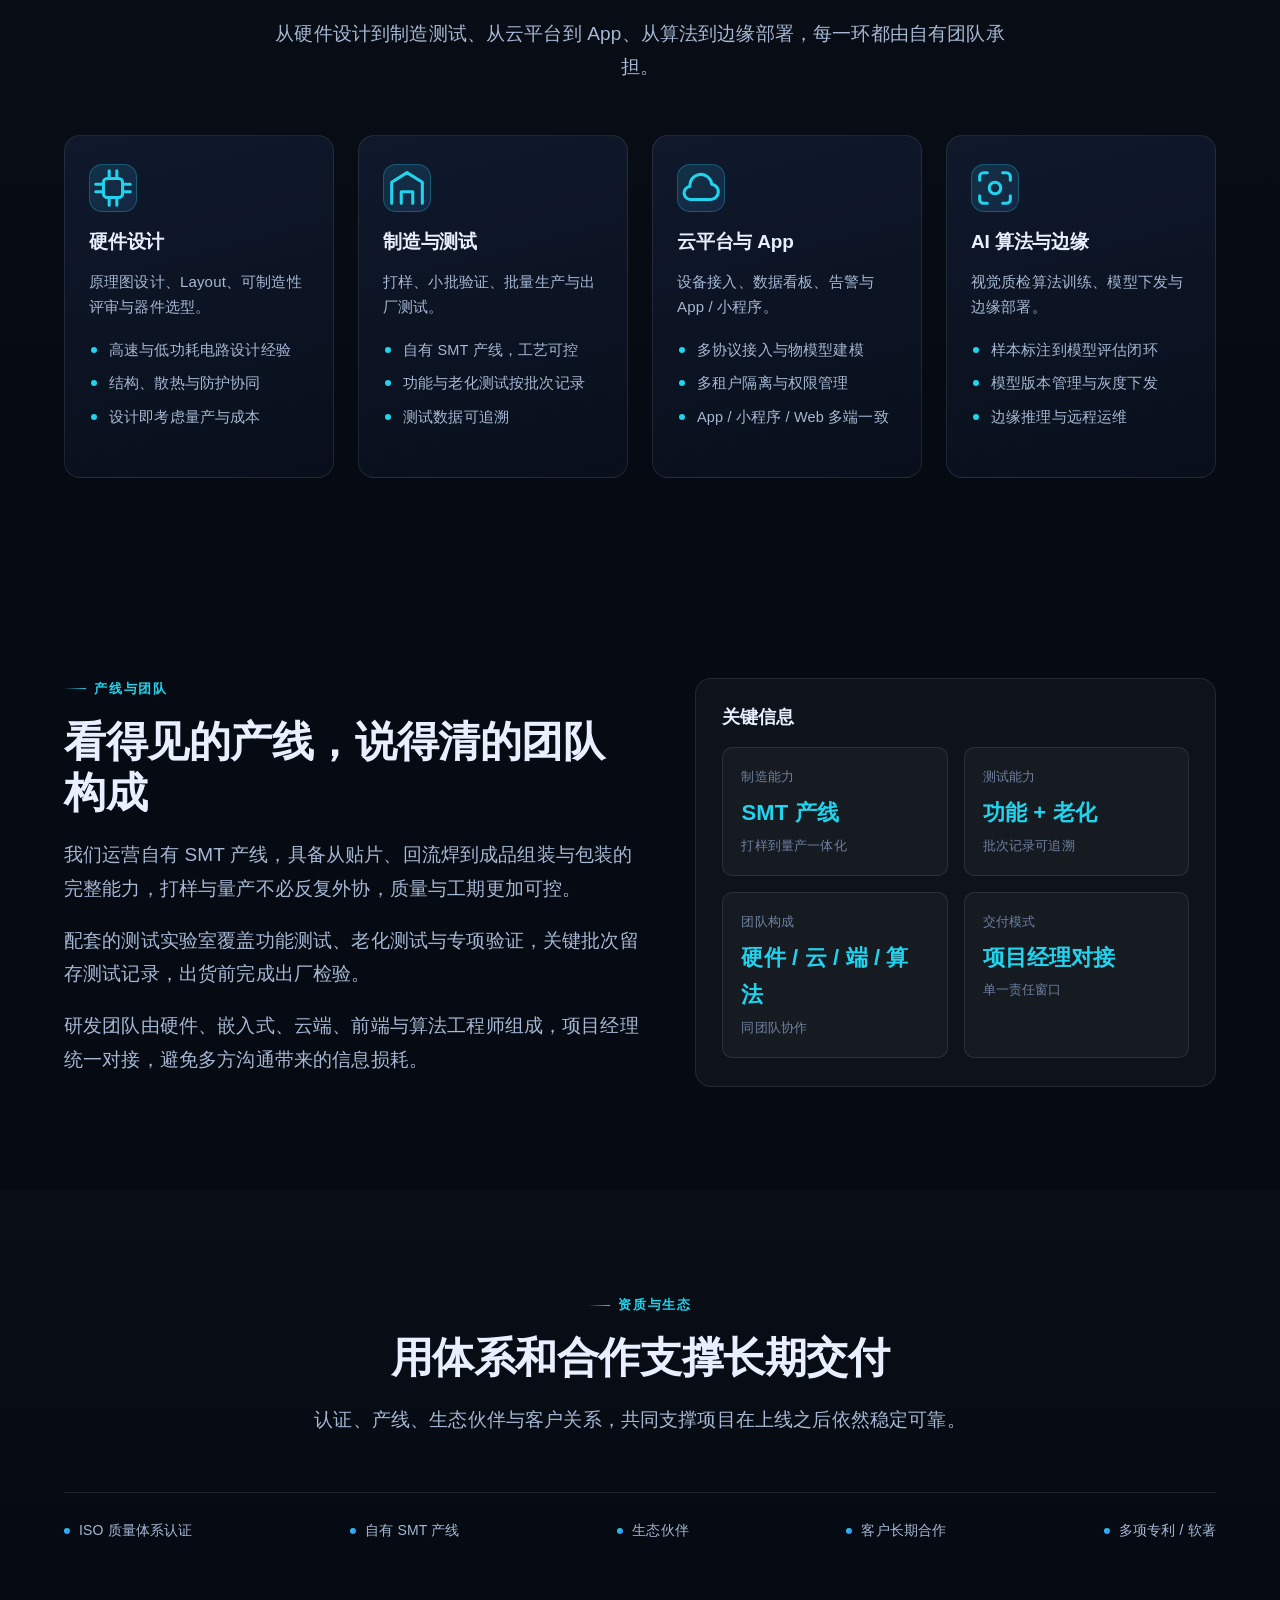
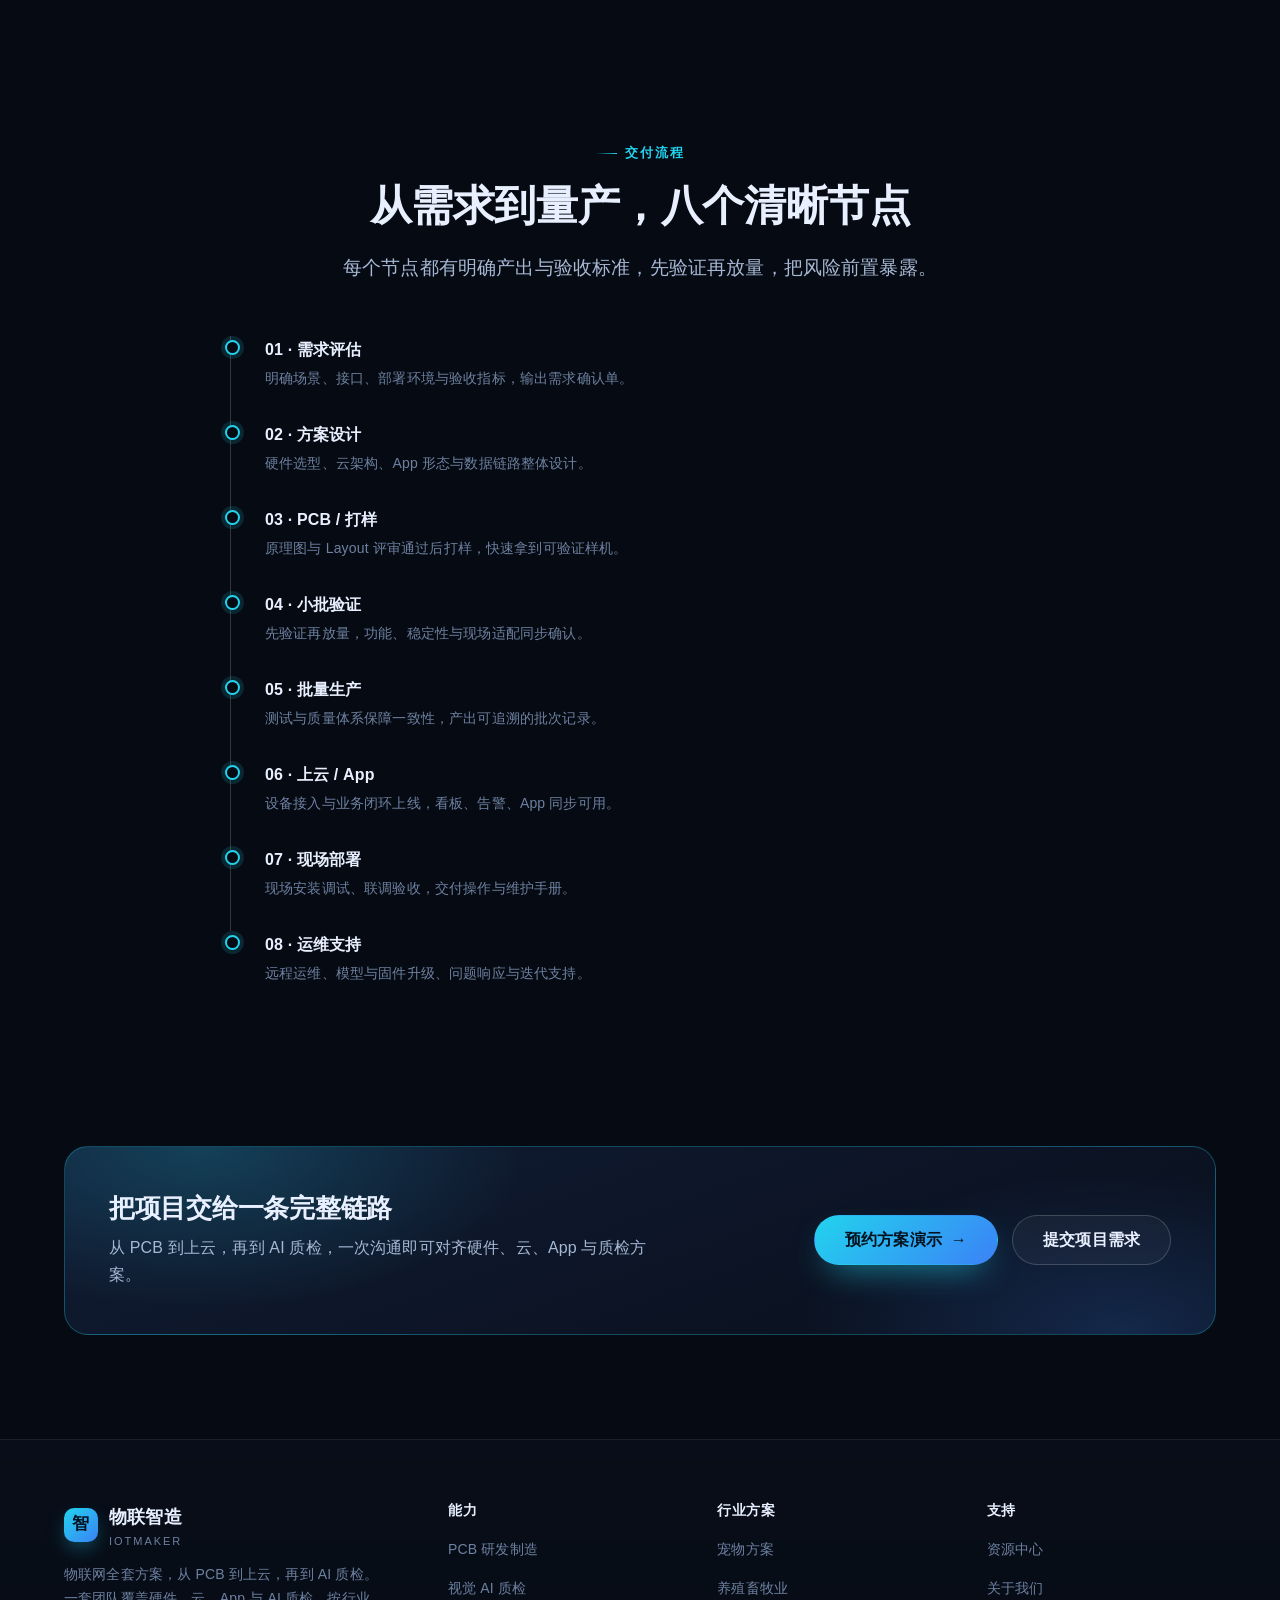
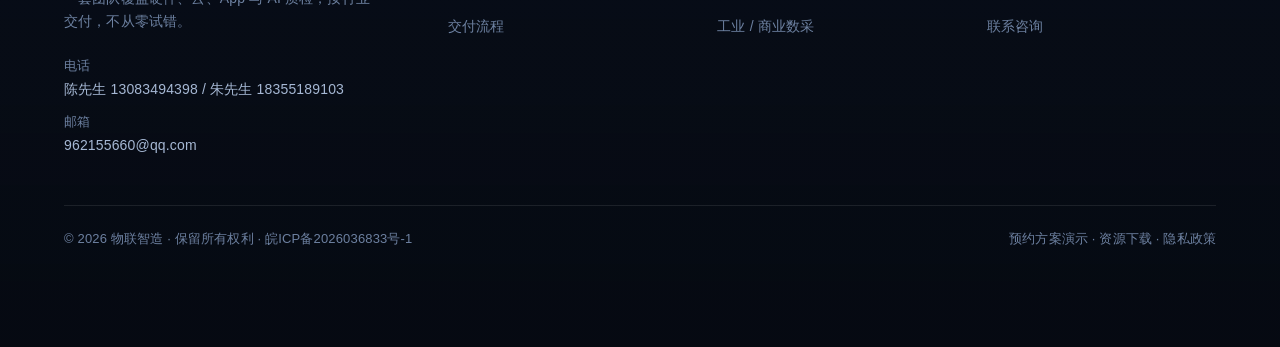
==== commit f1fb00d8: "refactor: 全站养殖业务统一命名为养殖畜牧业" ====
--- a/about/index.html
+++ b/about/index.html
@@ -35,7 +35,7 @@
         <h2 class="h2" style="margin-bottom:20px">从一块电路板，到一个可运营的物联网系统</h2>
         <div class="stack">
           <p class="lead">物联智造（IOTMAKER）是一家面向物联网场景的软硬件一体化公司。我们从 PCB 设计与制造出发，延伸到设备上云、App / 小程序开发、行业方案交付，以及视觉 AI 质检的检测与剔除闭环，覆盖一个物联网项目从原型到量产的全部关键节点。</p>
-          <p class="lead">成立以来，团队已累计交付上百个项目，服务客户遍及宠物、养殖、工业与商业数采等场景。我们不追求一次性交付，而是通过可复制的行业模板与可追溯的制造体系，让客户的系统在上线之后依然能稳定运营与持续迭代。</p>
+          <p class="lead">成立以来，团队已累计交付上百个项目，服务客户遍及宠物、养殖畜牧业、工业与商业数采等场景。我们不追求一次性交付，而是通过可复制的行业模板与可追溯的制造体系，让客户的系统在上线之后依然能稳定运营与持续迭代。</p>
         </div>
       </div>
       <div class="panel reveal d1">
@@ -43,7 +43,7 @@
         <ul class="checklist">
           <li><b>全栈团队</b> — 硬件、云、App 与算法在同一屋檐下协作。</li>
           <li><b>自有产线</b> — 打样到量产不必外协拼接，质量与工期可控。</li>
-          <li><b>行业沉淀</b> — 宠物 / 养殖 / 工业方案模板可直接复用。</li>
+          <li><b>行业沉淀</b> — 宠物 / 养殖畜牧业 / 工业方案模板可直接复用。</li>
           <li><b>长期运维</b> — 设备、模型与固件持续升级，支持远程运维。</li>
         </ul>
       </div>
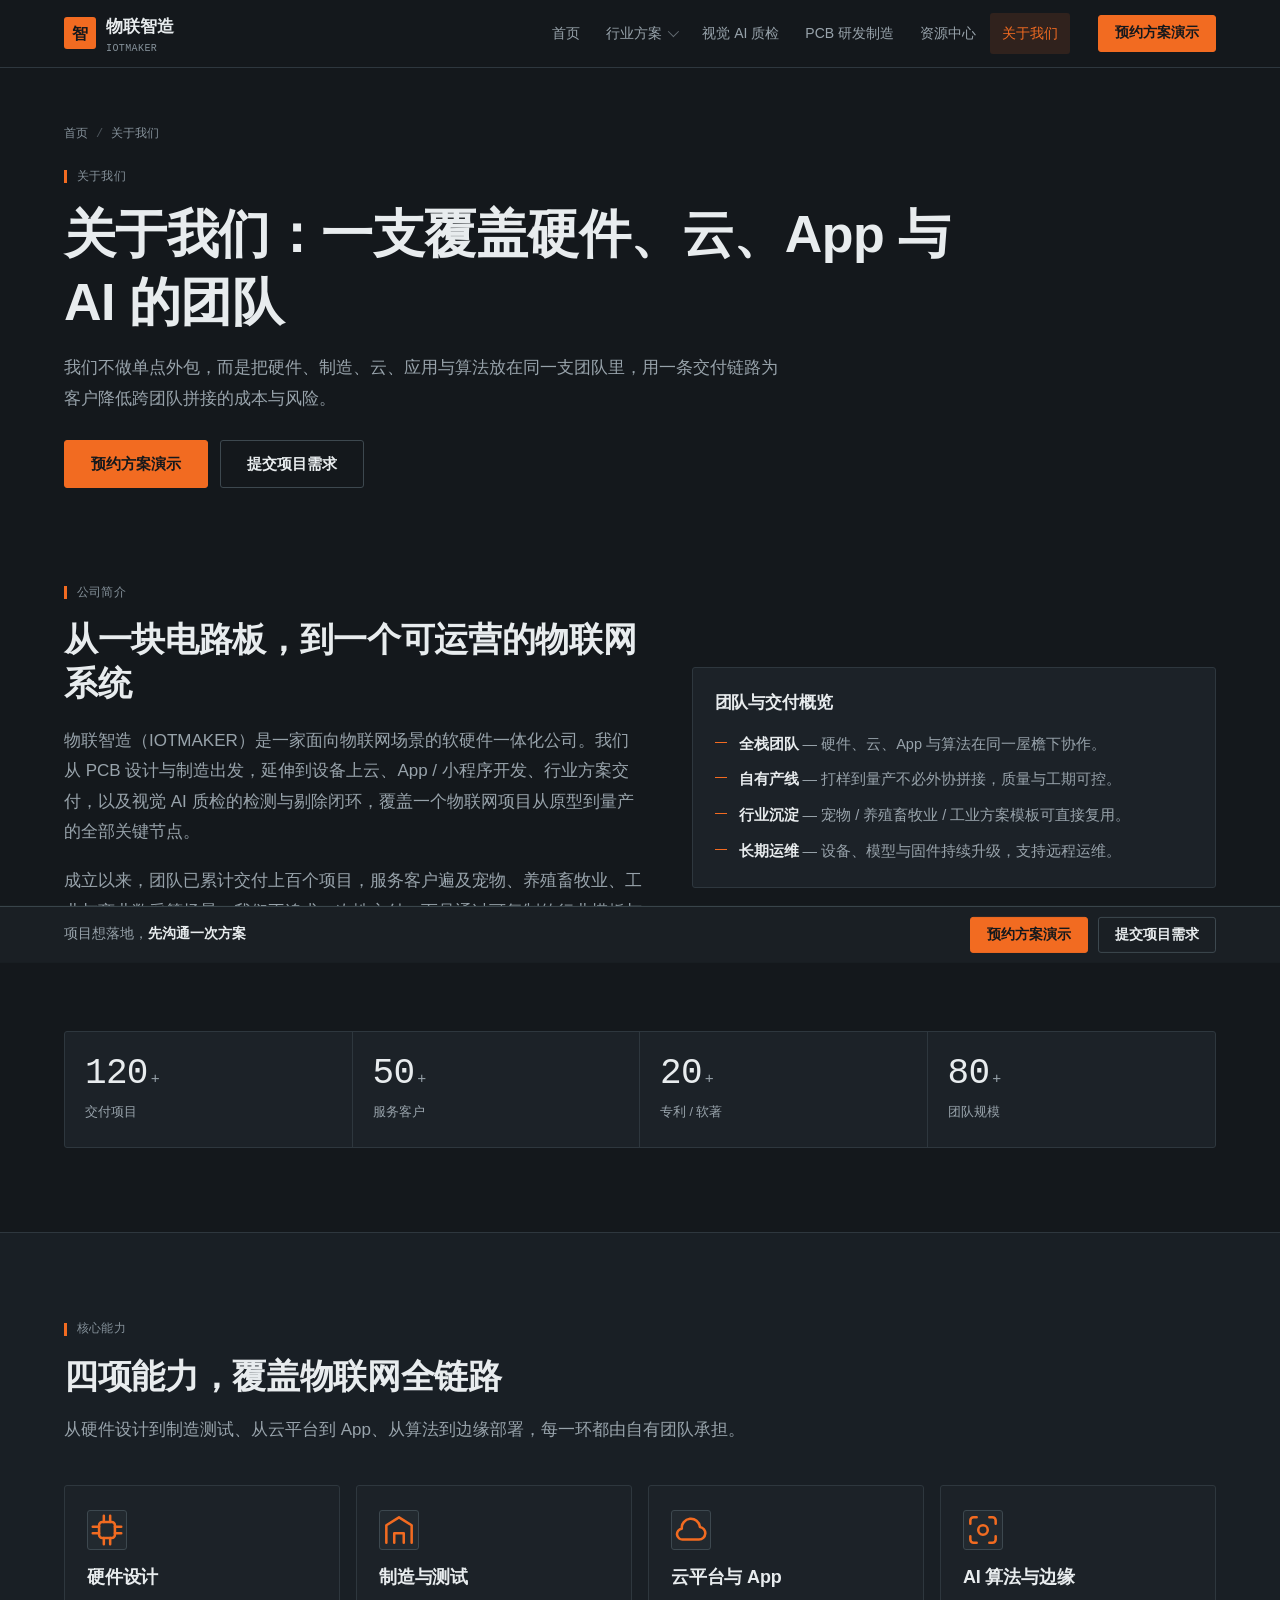
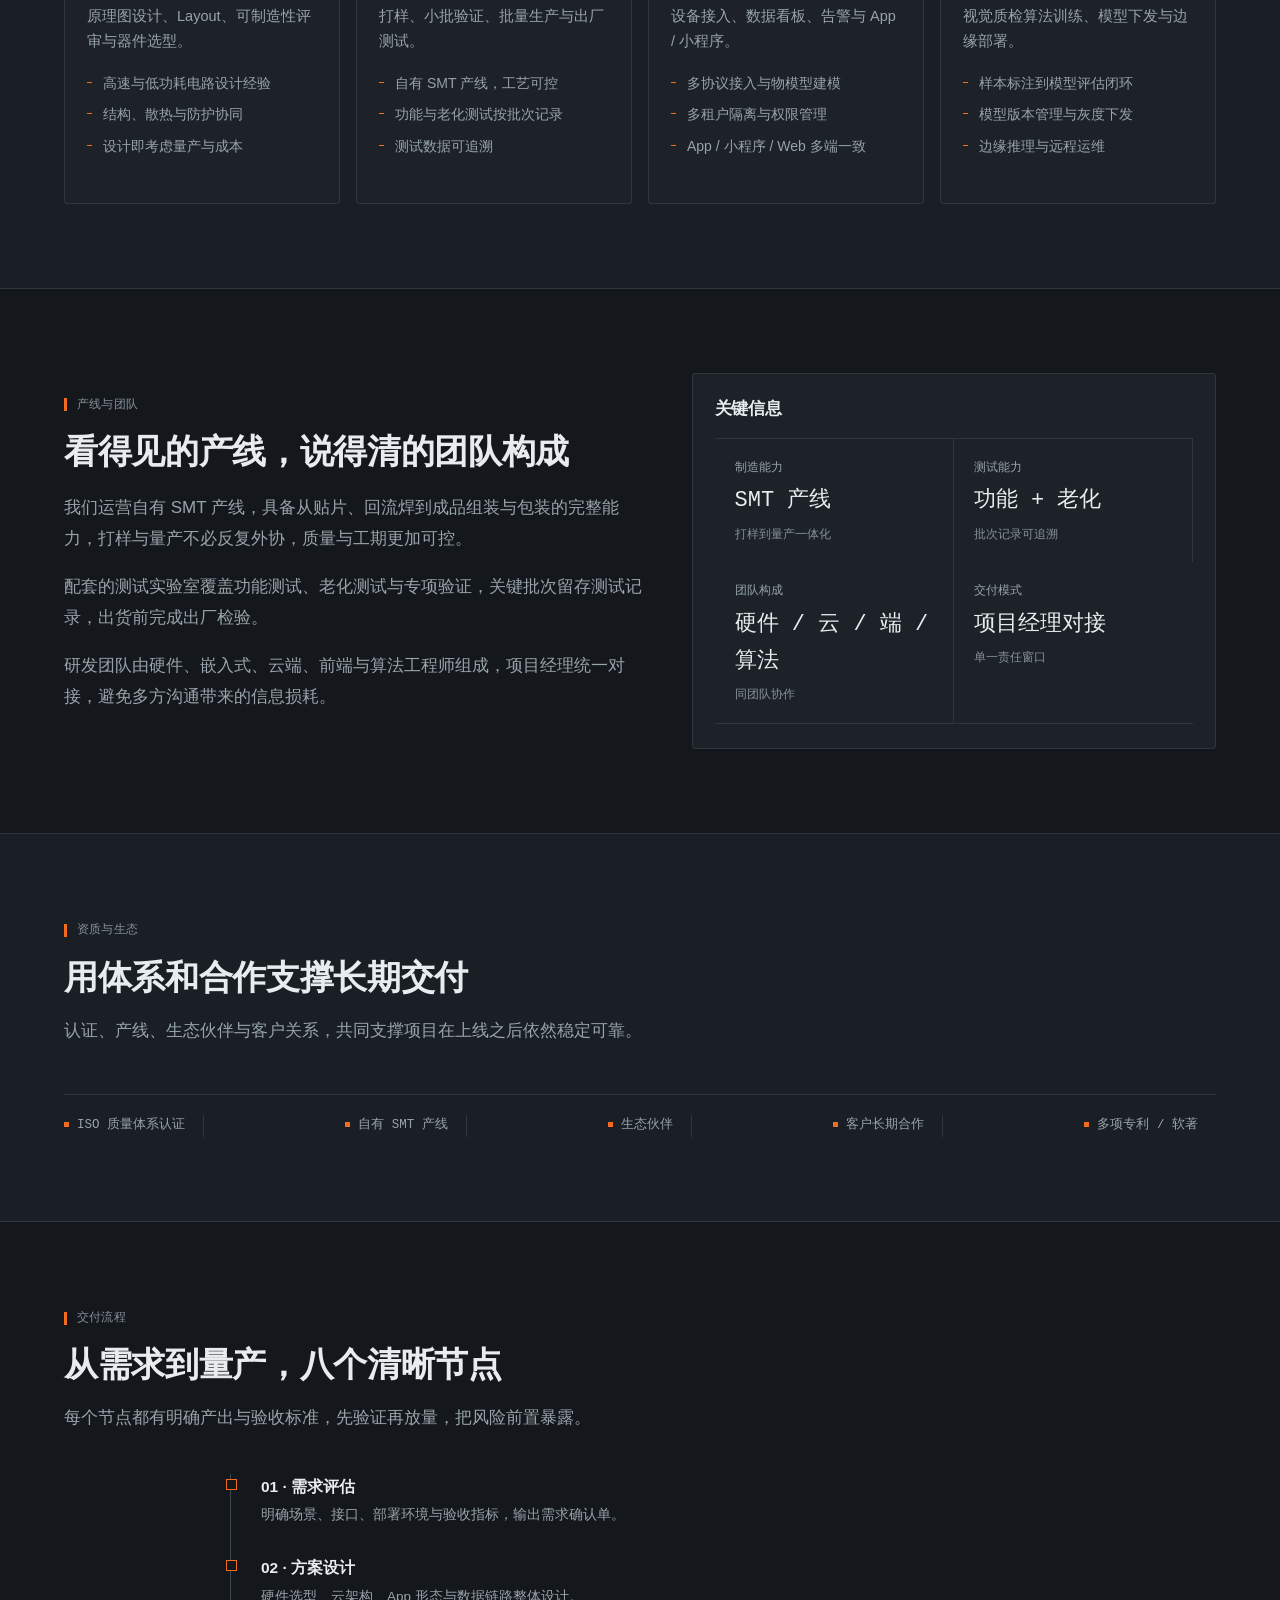
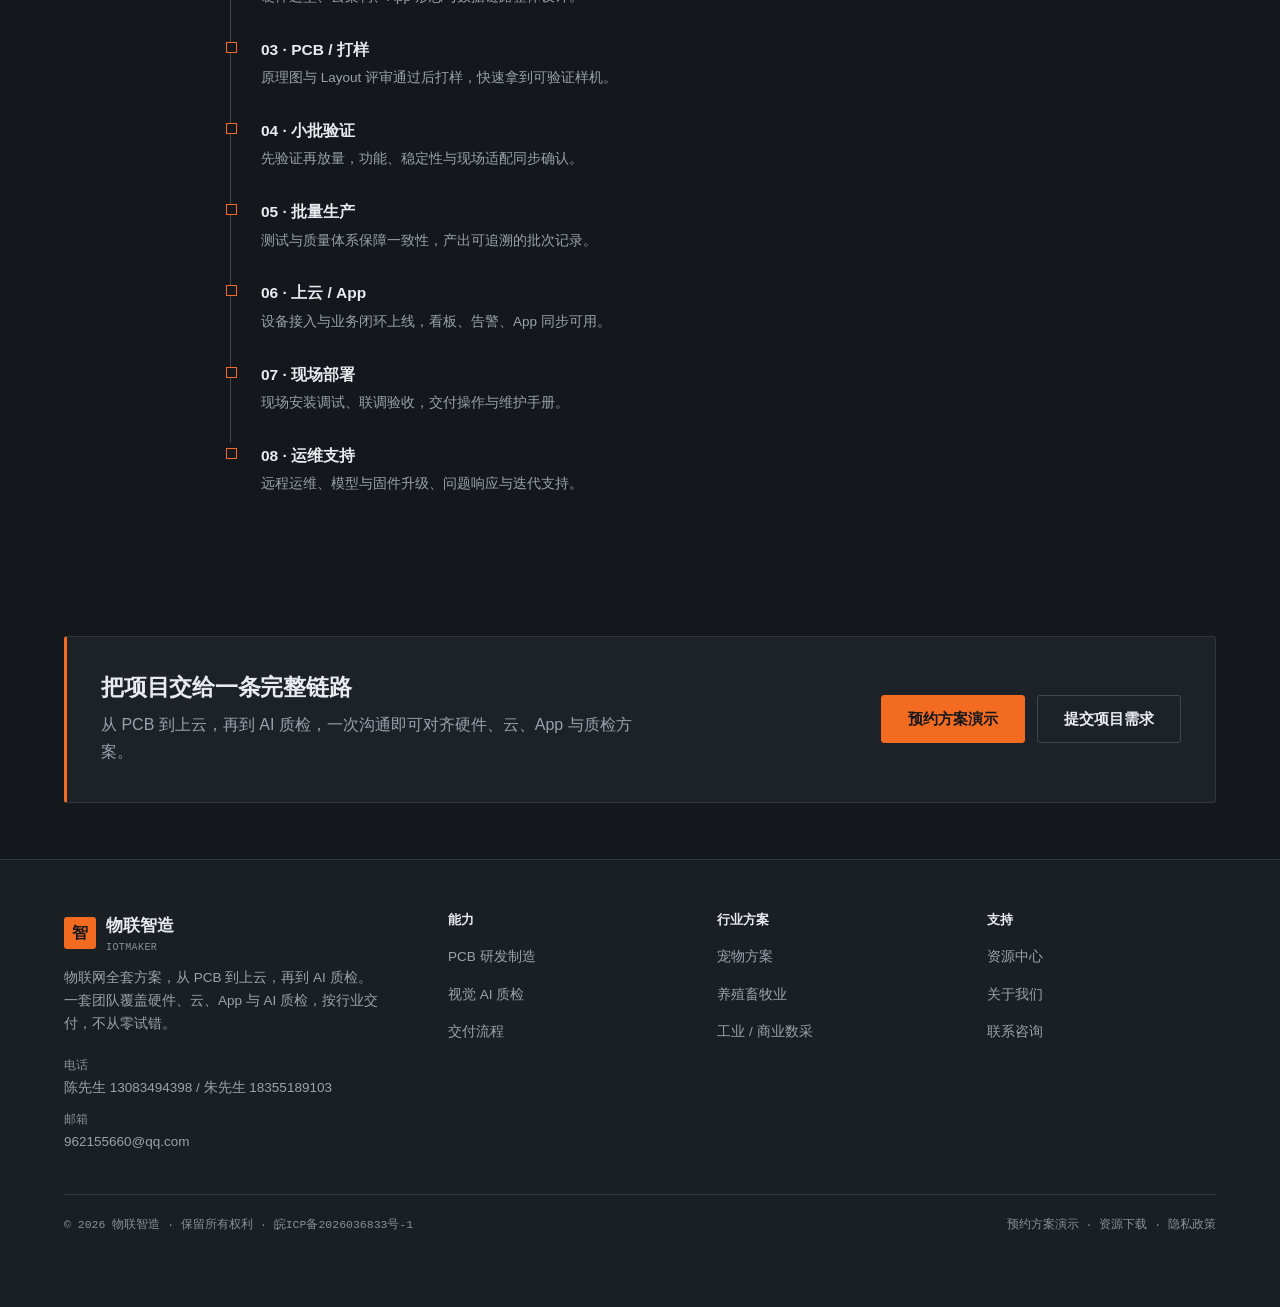
==== commit 884234eb: "refactor: 视觉系统改为工程质感，去除模板化视觉元素 - 配色由青蓝紫渐变改为石墨底 + 结构细线 + 安全橙单强调 - 圆角收到 3/6px，移除光晕、渐变文字、发光点与卡片悬浮阴影 - 数" ====
--- a/about/index.html
+++ b/about/index.html
@@ -20,7 +20,7 @@
     <h1 class="h1 page-hero__title">关于我们：一支覆盖硬件、云、App 与 AI 的团队</h1>
     <p class="lead page-hero__lead">我们不做单点外包，而是把硬件、制造、云、应用与算法放在同一支团队里，用一条交付链路为客户降低跨团队拼接的成本与风险。</p>
     <div class="page-hero__actions">
-      <a class="btn btn--primary btn--lg" href="/contact/">预约方案演示<span class="arrow">→</span></a>
+      <a class="btn btn--primary btn--lg" href="/contact/">预约方案演示</a>
       <a class="btn btn--ghost btn--lg" href="/contact/#form">提交项目需求</a>
     </div>
   </div>
@@ -212,7 +212,7 @@
         <p>从 PCB 到上云，再到 AI 质检，一次沟通即可对齐硬件、云、App 与质检方案。</p>
       </div>
       <div class="cta-band__actions">
-        <a class="btn btn--primary btn--lg" href="/contact/">预约方案演示<span class="arrow">→</span></a>
+        <a class="btn btn--primary btn--lg" href="/contact/">预约方案演示</a>
         <a class="btn btn--ghost btn--lg" href="/contact/#form">提交项目需求</a>
       </div>
     </div>
--- a/assets/css/style.css
+++ b/assets/css/style.css
@@ -1,44 +1,39 @@
 /* =============================================================
-   物联智造 官网 · 设计系统（科技深色）
+   物联智造 官网 · 视觉系统
+   语言：工程图纸 / 仪器面板 —— 细线结构、方角、单强调色
    ============================================================= */
 
 :root {
-  --bg: #060a12;
-  --bg-2: #0a1120;
-  --surface: #0e1729;
-  --surface-2: #13203a;
-  --surface-3: #17253f;
-
-  --border: rgba(255, 255, 255, .09);
-  --border-strong: rgba(255, 255, 255, .18);
-
-  --text: #e8f0ff;
-  --text-2: #a6b8d4;
-  --text-3: #6d81a1;
-
-  --cyan: #22d3ee;
-  --cyan-deep: #06b6d4;
-  --blue: #3b82f6;
-  --violet: #7c5cff;
-  --green: #34d399;
-  --amber: #fbbf24;
-
-  --grad: linear-gradient(135deg, #22d3ee 0%, #3b82f6 100%);
-  --grad-text: linear-gradient(120deg, #7ff0ff 0%, #4ea6ff 55%, #9d8bff 100%);
-  --grad-soft: linear-gradient(135deg, rgba(34, 211, 238, .14), rgba(59, 130, 246, .14));
-
-  --radius-sm: 10px;
-  --radius: 16px;
-  --radius-lg: 24px;
-
-  --shadow: 0 24px 60px -28px rgba(0, 0, 0, .85);
-  --shadow-hover: 0 30px 70px -26px rgba(0, 0, 0, .9);
+  /* 石墨与面板：中性冷灰，不是蓝黑 */
+  --ink: #14181c;
+  --ink-2: #1a1f24;
+  --panel: #1c2228;
+  --panel-2: #22292f;
+  --panel-3: #283038;
+
+  /* 结构线：承担分隔职责，取代阴影 */
+  --rule: #2e373e;
+  --rule-2: #3d484f;
+
+  /* 文字 */
+  --paper: #e8ecee;
+  --muted: #98a3ab;
+  --muted-2: #85919a;
+
+  /* 唯一强调色：工业安全橙 */
+  --signal: #f26b21;
+  --signal-soft: rgba(242, 107, 33, .12);
+  --ok: #4fb286;
+
+  --radius: 3px;
+  --radius-lg: 6px;
 
   --container: 1200px;
-  --header-h: 74px;
-
-  --font: -apple-system, BlinkMacSystemFont, "Segoe UI", "PingFang SC",
-    "Hiragino Sans GB", "Microsoft YaHei", "Helvetica Neue", Arial, sans-serif;
+  --header-h: 68px;
+
+  --sans: "PingFang SC", "Microsoft YaHei", "Noto Sans CJK SC", -apple-system,
+    BlinkMacSystemFont, "Segoe UI", "Helvetica Neue", Arial, sans-serif;
+  --mono: ui-monospace, "SF Mono", "JetBrains Mono", "Cascadia Mono", Consolas, monospace;
 }
 
 * { box-sizing: border-box; }
@@ -47,42 +42,14 @@
 
 body {
   margin: 0;
-  background: var(--bg);
-  color: var(--text);
-  font-family: var(--font);
+  background: var(--ink);
+  color: var(--paper);
+  font-family: var(--sans);
   font-size: 16px;
   line-height: 1.7;
-  letter-spacing: .01em;
   padding-bottom: 0;
   overflow-x: hidden;
   -webkit-font-smoothing: antialiased;
-}
-
-/* 背景氛围 */
-body::before {
-  content: "";
-  position: fixed;
-  inset: 0;
-  z-index: -2;
-  background:
-    radial-gradient(900px 520px at 15% -5%, rgba(34, 211, 238, .16), transparent 60%),
-    radial-gradient(820px 520px at 88% 4%, rgba(59, 130, 246, .18), transparent 62%),
-    radial-gradient(1000px 700px at 50% 110%, rgba(124, 92, 255, .12), transparent 60%);
-  pointer-events: none;
-}
-
-body::after {
-  content: "";
-  position: fixed;
-  inset: 0;
-  z-index: -1;
-  background-image:
-    linear-gradient(rgba(255, 255, 255, .03) 1px, transparent 1px),
-    linear-gradient(90deg, rgba(255, 255, 255, .03) 1px, transparent 1px);
-  background-size: 64px 64px;
-  -webkit-mask-image: radial-gradient(ellipse 90% 60% at 50% 0%, #000 25%, transparent 78%);
-  mask-image: radial-gradient(ellipse 90% 60% at 50% 0%, #000 25%, transparent 78%);
-  pointer-events: none;
 }
 
 img, svg { max-width: 100%; display: block; }
@@ -90,43 +57,42 @@
 button { font-family: inherit; cursor: pointer; }
 ul { margin: 0; padding: 0; list-style: none; }
 
-::selection { background: rgba(34, 211, 238, .35); color: #fff; }
+::selection { background: var(--signal); color: var(--ink); }
+
+:focus-visible { outline: 2px solid var(--signal); outline-offset: 3px; }
 
 /* ---------------- 排版 ---------------- */
-h1, h2, h3, h4 { margin: 0; font-weight: 700; line-height: 1.22; letter-spacing: -.01em; }
-
-.h1 { font-size: clamp(34px, 5.4vw, 62px); }
-.h2 { font-size: clamp(26px, 3.4vw, 42px); }
-.h3 { font-size: clamp(19px, 2vw, 26px); }
-.h4 { font-size: 18px; }
-
-.lead { font-size: clamp(15px, 1.6vw, 19px); color: var(--text-2); line-height: 1.75; }
-.muted { color: var(--text-3); }
-.small { font-size: 13.5px; }
-
-.grad-text {
-  background: var(--grad-text);
-  -webkit-background-clip: text;
-  background-clip: text;
-  color: transparent;
-}
-
+h1, h2, h3, h4 { margin: 0; font-weight: 650; line-height: 1.3; letter-spacing: -.01em; }
+
+.h1 { font-size: clamp(32px, 4.6vw, 52px); }
+.h2 { font-size: clamp(24px, 3vw, 34px); }
+.h3 { font-size: clamp(18px, 1.9vw, 23px); }
+.h4 { font-size: 17px; }
+
+.lead { font-size: clamp(15px, 1.5vw, 17px); color: var(--muted); line-height: 1.8; }
+.muted { color: var(--muted); }
+.small { font-size: 13px; }
+
+/* 标题不再做渐变高亮：需要强调时用字重，不用颜色伎俩 */
+.grad-text { color: var(--paper); }
+
+/* 标注：工程标注样式，等宽小字 + 左侧橙色刻度 */
 .eyebrow {
   display: inline-flex;
   align-items: center;
-  gap: 8px;
-  font-size: 13px;
-  font-weight: 600;
-  letter-spacing: .14em;
-  text-transform: uppercase;
-  color: var(--cyan);
-  margin-bottom: 16px;
+  gap: 10px;
+  font-family: var(--mono);
+  font-size: 12px;
+  font-weight: 500;
+  letter-spacing: .02em;
+  color: var(--muted-2);
+  margin-bottom: 14px;
 }
 .eyebrow::before {
   content: "";
-  width: 22px;
-  height: 1px;
-  background: linear-gradient(90deg, transparent, var(--cyan));
+  width: 3px;
+  height: 13px;
+  background: var(--signal);
 }
 
 /* ---------------- 布局 ---------------- */
@@ -137,14 +103,15 @@
   padding: 0 24px;
 }
 
-.section { padding: 96px 0; position: relative; }
-.section--tight { padding: 64px 0; }
-.section--alt { background: linear-gradient(180deg, rgba(255, 255, 255, .02), rgba(255, 255, 255, 0)); }
-
-.section-head { max-width: 760px; margin-bottom: 52px; }
-.section-head--center { margin-left: auto; margin-right: auto; text-align: center; }
-
-.grid { display: grid; gap: 24px; }
+.section { padding: 84px 0; position: relative; }
+.section--tight { padding: 56px 0; }
+.section--alt { background: #191f25; border-top: 1px solid var(--rule); border-bottom: 1px solid var(--rule); }
+
+.section-head { max-width: 720px; margin-bottom: 40px; }
+/* 全站标题统一左对齐，形成一条连续的阅读轴线 */
+.section-head--center { margin-left: 0; margin-right: 0; text-align: left; }
+
+.grid { display: grid; gap: 16px; }
 .grid--2 { grid-template-columns: repeat(2, minmax(0, 1fr)); }
 .grid--3 { grid-template-columns: repeat(3, minmax(0, 1fr)); }
 .grid--4 { grid-template-columns: repeat(4, minmax(0, 1fr)); }
@@ -152,50 +119,46 @@
 .split {
   display: grid;
   grid-template-columns: 1.05fr .95fr;
-  gap: 56px;
+  gap: 48px;
   align-items: center;
 }
 
 .stack > * + * { margin-top: 18px; }
 
-/* ---------------- 按钮 ---------------- */
+/* ---------------- 按钮：方角、实色、无位移 ---------------- */
 .btn {
   display: inline-flex;
   align-items: center;
   justify-content: center;
   gap: 9px;
-  padding: 13px 24px;
-  border-radius: 999px;
-  border: 1px solid transparent;
-  font-size: 15px;
+  padding: 12px 22px;
+  border-radius: var(--radius);
+  border: 1px solid var(--rule-2);
+  font-size: 14.5px;
   font-weight: 600;
-  line-height: 1;
+  line-height: 1.2;
   white-space: nowrap;
-  transition: transform .18s ease, box-shadow .18s ease, background .18s ease, border-color .18s ease, color .18s ease;
-}
-.btn:hover { transform: translateY(-2px); }
-.btn:active { transform: translateY(0); }
-
+  transition: background .15s ease, border-color .15s ease, color .15s ease;
+}
 .btn--primary {
-  background: var(--grad);
-  color: #04121f;
-  box-shadow: 0 14px 34px -14px rgba(34, 211, 238, .75);
-}
-.btn--primary:hover { box-shadow: 0 20px 44px -14px rgba(34, 211, 238, .9); }
-
+  background: var(--signal);
+  color: var(--ink);
+  border-color: var(--signal);
+}
+.btn--primary:hover { background: #ff7c36; border-color: #ff7c36; }
 .btn--ghost {
-  background: rgba(255, 255, 255, .04);
-  border-color: var(--border-strong);
-  color: var(--text);
-}
-.btn--ghost:hover { background: rgba(255, 255, 255, .08); border-color: rgba(34, 211, 238, .5); }
-
-.btn--lg { padding: 16px 30px; font-size: 16px; }
-.btn--sm { padding: 10px 18px; font-size: 14px; }
+  background: transparent;
+  border-color: var(--rule-2);
+  color: var(--paper);
+}
+.btn--ghost:hover { border-color: var(--muted); background: var(--panel); }
+
+.btn--lg { padding: 14px 26px; font-size: 15px; }
+.btn--sm { padding: 9px 16px; font-size: 13.5px; }
 .btn--block { width: 100%; }
 
-.btn .arrow { transition: transform .18s ease; }
-.btn:hover .arrow { transform: translateX(4px); }
+/* 箭头是 AI 味重灾区，全站停用 */
+.arrow { display: none !important; }
 
 /* ---------------- 顶部导航 ---------------- */
 .site-header {
@@ -205,15 +168,10 @@
   height: var(--header-h);
   display: flex;
   align-items: center;
-  backdrop-filter: blur(16px);
-  background: rgba(6, 10, 18, .72);
-  border-bottom: 1px solid transparent;
-  transition: background .25s ease, border-color .25s ease;
-}
-.site-header.is-scrolled {
-  background: rgba(6, 10, 18, .92);
-  border-bottom-color: var(--border);
-}
+  background: var(--ink);
+  border-bottom: 1px solid var(--rule);
+}
+.site-header.is-scrolled { background: var(--ink-2); }
 .site-header .container {
   display: flex;
   align-items: center;
@@ -221,404 +179,374 @@
   height: 100%;
 }
 
-.logo { display: inline-flex; align-items: center; gap: 11px; font-weight: 700; font-size: 18px; letter-spacing: .01em; }
+.logo { display: inline-flex; align-items: center; gap: 10px; font-weight: 650; font-size: 17px; letter-spacing: 0; }
 .logo__mark {
-  width: 34px; height: 34px;
-  border-radius: 10px;
-  background: var(--grad);
+  width: 32px; height: 32px;
+  border-radius: var(--radius);
+  background: var(--signal);
   display: grid; place-items: center;
-  color: #04121f; font-size: 17px; font-weight: 800;
-  box-shadow: 0 8px 22px -8px rgba(34, 211, 238, .8);
+  color: var(--ink); font-size: 16px; font-weight: 700;
   flex: 0 0 auto;
 }
-.logo__sub { font-size: 11px; color: var(--text-3); letter-spacing: .18em; font-weight: 500; display: block; line-height: 1; margin-top: 3px; }
+.logo__sub { font-family: var(--mono); font-size: 10px; color: var(--muted-2); letter-spacing: .04em; font-weight: 400; display: block; line-height: 1; margin-top: 3px; }
 
 .nav { margin-left: auto; }
-.nav__list { display: flex; align-items: center; gap: 4px; }
+.nav__list { display: flex; align-items: center; gap: 2px; }
 .nav__link {
   display: inline-flex; align-items: center; gap: 6px;
-  padding: 9px 13px;
-  border-radius: 10px;
-  font-size: 14.5px;
+  padding: 9px 12px;
+  border-radius: var(--radius);
+  font-size: 14px;
   font-weight: 500;
-  color: var(--text-2);
-  transition: color .16s ease, background .16s ease;
-}
-.nav__link:hover { color: var(--text); background: rgba(255, 255, 255, .05); }
-.nav__link.is-active { color: var(--cyan); background: rgba(34, 211, 238, .1); }
+  color: var(--muted);
+  transition: color .15s ease, background .15s ease;
+}
+.nav__link:hover { color: var(--paper); background: var(--panel); }
+.nav__link.is-active { color: var(--signal); background: var(--signal-soft); }
 span.nav__link { cursor: default; }
-.nav__caret { width: 9px; height: 9px; border-right: 1.6px solid currentColor; border-bottom: 1.6px solid currentColor; transform: rotate(45deg) translateY(-2px); opacity: .7; }
+.nav__caret { width: 8px; height: 8px; border-right: 1.5px solid currentColor; border-bottom: 1.5px solid currentColor; transform: rotate(45deg) translateY(-2px); opacity: .6; }
 
 .nav__item { position: relative; }
 .nav__dropdown {
   position: absolute;
-  top: calc(100% + 10px);
+  top: calc(100% + 8px);
   left: 50%;
-  transform: translateX(-50%) translateY(6px);
-  min-width: 232px;
-  padding: 8px;
-  background: rgba(12, 19, 33, .98);
-  border: 1px solid var(--border);
-  border-radius: 14px;
-  box-shadow: var(--shadow);
+  transform: translateX(-50%) translateY(4px);
+  min-width: 220px;
+  padding: 6px;
+  background: var(--panel);
+  border: 1px solid var(--rule-2);
+  border-radius: var(--radius);
   opacity: 0; visibility: hidden;
-  transition: opacity .18s ease, transform .18s ease, visibility .18s;
+  transition: opacity .15s ease, transform .15s ease, visibility .15s;
 }
 .nav__item:hover .nav__dropdown { opacity: 1; visibility: visible; transform: translateX(-50%) translateY(0); }
 .nav__dropdown a {
-  display: block; padding: 10px 12px; border-radius: 9px;
-  font-size: 14px; color: var(--text-2);
+  display: block; padding: 9px 11px; border-radius: 2px;
+  font-size: 13.5px; color: var(--muted);
   transition: background .15s ease, color .15s ease;
 }
-.nav__dropdown a:hover { background: rgba(34, 211, 238, .1); color: var(--text); }
+.nav__dropdown a:hover { background: var(--panel-2); color: var(--paper); }
 
 .header__cta { margin-left: 8px; }
 
 .nav__toggle {
   display: none;
-  width: 42px; height: 42px;
-  border: 1px solid var(--border-strong);
-  border-radius: 11px;
-  background: rgba(255, 255, 255, .04);
-  color: var(--text);
+  width: 40px; height: 40px;
+  border: 1px solid var(--rule-2);
+  border-radius: var(--radius);
+  background: transparent;
+  color: var(--paper);
   margin-left: auto;
 }
-.nav__toggle span { display: block; width: 18px; height: 2px; margin: 4px auto; background: currentColor; border-radius: 2px; transition: transform .2s ease, opacity .2s ease; }
-.site-header.is-open .nav__toggle span:nth-child(1) { transform: translateY(6px) rotate(45deg); }
+.nav__toggle span { display: block; width: 18px; height: 1.5px; margin: 4px auto; background: currentColor; transition: transform .2s ease, opacity .2s ease; }
+.site-header.is-open .nav__toggle span:nth-child(1) { transform: translateY(5.5px) rotate(45deg); }
 .site-header.is-open .nav__toggle span:nth-child(2) { opacity: 0; }
-.site-header.is-open .nav__toggle span:nth-child(3) { transform: translateY(-6px) rotate(-45deg); }
-
-/* ---------------- 首屏 Hero ---------------- */
-.hero { position: relative; padding: 84px 0 64px; overflow: hidden; }
+.site-header.is-open .nav__toggle span:nth-child(3) { transform: translateY(-5.5px) rotate(-45deg); }
+
+/* ---------------- 首屏：图纸标题栏气质 ---------------- */
+.hero { position: relative; padding: 72px 0 56px; border-bottom: 1px solid var(--rule); }
 .hero__grid {
   display: grid;
   grid-template-columns: 1.02fr .98fr;
-  gap: 56px;
+  gap: 48px;
   align-items: center;
 }
-.hero__title { margin-bottom: 22px; }
-.hero__sub { max-width: 560px; margin-bottom: 32px; }
-.hero__actions { display: flex; flex-wrap: wrap; gap: 14px; }
-.hero__meta { display: flex; flex-wrap: wrap; gap: 26px; margin-top: 34px; }
-.hero__meta-item { display: flex; align-items: center; gap: 9px; font-size: 14px; color: var(--text-2); }
-.hero__meta-item b { color: var(--text); font-size: 20px; font-weight: 700; }
-.hero__meta-item .dot { width: 7px; height: 7px; border-radius: 50%; background: var(--cyan); box-shadow: 0 0 12px var(--cyan); }
-
-/* 全链路架构图 */
-.arch {
-  position: relative;
-  border: 1px solid var(--border);
-  border-radius: var(--radius-lg);
-  background: linear-gradient(160deg, rgba(19, 32, 58, .92), rgba(9, 15, 26, .92));
-  padding: 26px 24px 24px;
-  box-shadow: var(--shadow);
-  overflow: hidden;
-}
-.arch::before {
-  content: "";
-  position: absolute; inset: 0;
-  background: radial-gradient(420px 220px at 85% 0%, rgba(34, 211, 238, .18), transparent 65%);
-  pointer-events: none;
-}
-.arch__head {
-  display: flex; align-items: center; justify-content: space-between;
-  gap: 12px; margin-bottom: 20px; position: relative;
-}
-.arch__title { font-size: 15px; font-weight: 600; }
-.arch__title span { color: var(--text-3); font-weight: 400; font-size: 13px; }
-.arch__legend { display: flex; gap: 14px; font-size: 12px; color: var(--text-3); }
-.arch__legend i { display: inline-block; width: 8px; height: 8px; border-radius: 2px; margin-right: 6px; vertical-align: middle; }
-
-.arch__chain { display: flex; flex-wrap: wrap; align-items: center; gap: 10px 0; position: relative; }
-.arch__node {
-  display: inline-flex; align-items: center; gap: 8px;
-  padding: 11px 15px;
-  border-radius: 12px;
-  border: 1px solid var(--border-strong);
-  background: rgba(255, 255, 255, .045);
-  font-size: 14px; font-weight: 600;
-  white-space: nowrap;
-}
-.arch__node i { width: 7px; height: 7px; border-radius: 50%; background: var(--cyan); box-shadow: 0 0 10px var(--cyan); }
-.arch__node--ai { border-color: rgba(124, 92, 255, .55); background: rgba(124, 92, 255, .13); }
-.arch__node--ai i { background: var(--violet); box-shadow: 0 0 10px var(--violet); }
-.arch__node--cloud { border-color: rgba(59, 130, 246, .5); background: rgba(59, 130, 246, .12); }
-
-.arch__link {
-  width: 30px; height: 2px; flex: 0 0 auto; margin: 0 2px;
-  background: linear-gradient(90deg, rgba(34, 211, 238, .15), rgba(34, 211, 238, .8));
-  border-radius: 2px; position: relative;
-}
-.arch__link::after {
-  content: ""; position: absolute; right: -1px; top: 50%;
-  width: 7px; height: 7px;
-  border-top: 2px solid var(--cyan); border-right: 2px solid var(--cyan);
-  transform: translateY(-50%) rotate(45deg);
-}
-
-.arch__lanes { margin-top: 22px; padding-top: 20px; border-top: 1px dashed var(--border); display: grid; gap: 12px; }
-.arch__lane { display: flex; align-items: baseline; gap: 14px; font-size: 13.5px; }
-.arch__lane b { flex: 0 0 92px; color: var(--text); font-weight: 600; }
-.arch__lane span { color: var(--text-3); }
-
-/* 信任条 */
-.trustbar { margin-top: 56px; border-top: 1px solid var(--border); padding-top: 26px; }
-.trustbar__row { display: flex; flex-wrap: wrap; gap: 12px 28px; align-items: center; justify-content: space-between; }
+.hero__title { margin-bottom: 20px; }
+.hero__sub { max-width: 540px; margin-bottom: 30px; }
+.hero__actions { display: flex; flex-wrap: wrap; gap: 12px; }
+.hero__meta { display: flex; flex-wrap: wrap; gap: 0; margin-top: 36px; border-top: 1px solid var(--rule); padding-top: 18px; }
+.hero__meta-item {
+  display: flex; align-items: baseline; gap: 8px;
+  font-size: 12.5px; color: var(--muted);
+  padding: 0 22px;
+  border-right: 1px solid var(--rule);
+}
+.hero__meta-item:first-child { padding-left: 0; }
+.hero__meta-item:last-child { border-right: 0; }
+.hero__meta-item b { font-family: var(--mono); color: var(--paper); font-size: 20px; font-weight: 500; letter-spacing: -.02em; }
+.hero__meta-item .dot { display: none; }
+
+/* 信任条：像图纸下方的图例说明 */
+.trustbar { margin-top: 48px; border-top: 1px solid var(--rule); padding-top: 20px; }
+.trustbar__row { display: flex; flex-wrap: wrap; gap: 10px 0; align-items: center; justify-content: space-between; }
 .trustbar__item {
-  display: inline-flex; align-items: center; gap: 9px;
-  font-size: 14px; color: var(--text-2); font-weight: 500;
-}
-.trustbar__item::before {
-  content: ""; width: 6px; height: 6px; border-radius: 50%;
-  background: linear-gradient(135deg, var(--cyan), var(--blue));
-}
-
-/* ---------------- 卡片 ---------------- */
+  font-family: var(--mono);
+  font-size: 12.5px;
+  color: var(--muted);
+  padding: 0 18px;
+  border-right: 1px solid var(--rule);
+}
+.trustbar__item:first-child { padding-left: 0; }
+.trustbar__item:last-child { border-right: 0; }
+.trustbar__item::before { content: ""; display: inline-block; width: 5px; height: 5px; background: var(--signal); margin-right: 8px; vertical-align: 1px; }
+
+/* ---------------- 卡片：规格表式，方角细线 ---------------- */
 .card {
   position: relative;
-  border: 1px solid var(--border);
-  border-radius: var(--radius);
-  background: linear-gradient(165deg, rgba(20, 32, 54, .72), rgba(10, 17, 30, .72));
-  padding: 28px 24px;
-  transition: transform .22s ease, border-color .22s ease, box-shadow .22s ease;
-  overflow: hidden;
+  border: 1px solid var(--rule);
+  border-radius: var(--radius);
+  background: var(--panel);
+  padding: 24px 22px;
   height: 100%;
 }
-.card::after {
-  content: ""; position: absolute; inset: 0;
-  background: radial-gradient(300px 160px at 100% 0%, rgba(34, 211, 238, .12), transparent 62%);
-  opacity: 0; transition: opacity .22s ease; pointer-events: none;
-}
-.card:hover { transform: translateY(-6px); border-color: rgba(34, 211, 238, .42); box-shadow: var(--shadow-hover); }
-.card:hover::after { opacity: 1; }
-
+.card:hover { background: var(--panel-2); }
 .card__icon {
-  width: 48px; height: 48px; border-radius: 13px;
+  width: 40px; height: 40px; border-radius: var(--radius);
   display: grid; place-items: center;
-  background: var(--grad-soft);
-  border: 1px solid rgba(34, 211, 238, .28);
-  color: var(--cyan);
-  font-size: 22px; font-weight: 700;
-  margin-bottom: 18px;
-}
-.card__index { font-size: 13px; font-weight: 700; color: var(--cyan); letter-spacing: .1em; margin-bottom: 14px; }
-.card__title { font-size: 19px; margin-bottom: 12px; }
-.card__text { color: var(--text-2); font-size: 15px; margin-bottom: 18px; }
-.card__list { display: grid; gap: 9px; margin-bottom: 20px; }
-.card__list li { position: relative; padding-left: 20px; font-size: 14.5px; color: var(--text-2); }
+  background: var(--panel-2);
+  border: 1px solid var(--rule-2);
+  color: var(--signal);
+  font-family: var(--mono);
+  font-size: 12px; font-weight: 500;
+  margin-bottom: 16px;
+}
+.card__index { font-family: var(--mono); font-size: 12px; color: var(--signal); margin-bottom: 12px; }
+.card__title { font-size: 18px; margin-bottom: 10px; }
+.card__text { color: var(--muted); font-size: 14.5px; margin-bottom: 18px; }
+.card__list { display: grid; gap: 8px; margin-bottom: 20px; }
+.card__list li { position: relative; padding-left: 16px; font-size: 14px; color: var(--muted); }
 .card__list li::before {
-  content: ""; position: absolute; left: 2px; top: 9px;
-  width: 6px; height: 6px; border-radius: 50%;
-  background: var(--cyan);
+  content: ""; position: absolute; left: 0; top: 10px;
+  width: 5px; height: 1px; background: var(--signal);
 }
 .card__link {
-  display: inline-flex; align-items: center; gap: 7px;
-  font-size: 14.5px; font-weight: 600; color: var(--cyan);
-}
-.card__link .arrow { transition: transform .18s ease; }
-.card:hover .card__link .arrow { transform: translateX(4px); }
-
-.card--accent { border-color: rgba(34, 211, 238, .35); }
-
-/* 标签 */
+  display: inline-flex; align-items: center; gap: 6px;
+  font-size: 14px; font-weight: 600; color: var(--signal);
+  border-bottom: 1px solid var(--signal);
+  padding-bottom: 2px;
+}
+/* 强调靠内容与刻度，不靠给每张卡都加描边 */
+.card--accent { border-color: var(--rule); }
+
+/* 标签：技术标识感 */
 .tag {
-  display: inline-block; padding: 5px 11px; border-radius: 999px;
-  font-size: 12.5px; font-weight: 600;
-  border: 1px solid var(--border-strong);
-  background: rgba(255, 255, 255, .05);
-  color: var(--text-2);
-}
-.tag--cyan { color: var(--cyan); border-color: rgba(34, 211, 238, .45); background: rgba(34, 211, 238, .1); }
-.tag--violet { color: #b7a8ff; border-color: rgba(124, 92, 255, .45); background: rgba(124, 92, 255, .12); }
+  display: inline-block; padding: 4px 9px; border-radius: 2px;
+  font-family: var(--mono);
+  font-size: 11.5px;
+  border: 1px solid var(--rule-2);
+  background: transparent;
+  color: var(--muted);
+}
+.tag--cyan { color: var(--signal); border-color: rgba(242, 107, 33, .45); background: var(--signal-soft); }
+.tag--violet { color: var(--muted); border-color: var(--rule-2); background: var(--panel); }
 
 /* ---------------- 流程 / 步骤 ---------------- */
 .flow { display: grid; gap: 14px; }
 .flow--row { grid-template-columns: repeat(auto-fit, minmax(150px, 1fr)); gap: 0; }
 .flow__step {
   position: relative;
-  border: 1px solid var(--border);
-  border-radius: var(--radius);
-  background: rgba(255, 255, 255, .035);
-  padding: 22px 18px;
-}
-.flow--row .flow__step { border-radius: 0; border-right: 0; }
-.flow--row .flow__step:first-child { border-radius: var(--radius) 0 0 var(--radius); }
-.flow--row .flow__step:last-child { border-radius: 0 var(--radius) var(--radius) 0; border-right: 1px solid var(--border); }
+  border: 1px solid var(--rule);
+  background: var(--panel);
+  padding: 20px 16px;
+}
+.flow--row .flow__step { border-right: 0; }
+.flow--row .flow__step:last-child { border-right: 1px solid var(--rule); }
 .flow__num {
   display: inline-flex; align-items: center; justify-content: center;
-  width: 30px; height: 30px; border-radius: 9px;
-  background: var(--grad-soft); border: 1px solid rgba(34, 211, 238, .3);
-  color: var(--cyan); font-size: 13px; font-weight: 700;
+  width: 28px; height: 28px; border-radius: 2px;
+  background: var(--signal-soft); border: 1px solid rgba(242, 107, 33, .35);
+  color: var(--signal); font-family: var(--mono); font-size: 12px;
   margin-bottom: 12px;
 }
-.flow__title { font-size: 15.5px; font-weight: 600; margin-bottom: 6px; }
-.flow__text { font-size: 13.5px; color: var(--text-3); }
+.flow__title { font-size: 15px; font-weight: 600; margin-bottom: 5px; }
+.flow__text { font-size: 13px; color: var(--muted); }
 
 /* 时间轴 */
 .timeline { position: relative; display: grid; gap: 0; }
-.timeline__item { position: relative; padding: 0 0 30px 34px; border-left: 1px solid var(--border-strong); }
+.timeline__item { position: relative; padding: 0 0 28px 30px; border-left: 1px solid var(--rule-2); }
 .timeline__item:last-child { border-left-color: transparent; padding-bottom: 0; }
 .timeline__item::before {
-  content: ""; position: absolute; left: -6px; top: 4px;
-  width: 11px; height: 11px; border-radius: 50%;
-  background: var(--bg); border: 2px solid var(--cyan);
-  box-shadow: 0 0 0 4px rgba(34, 211, 238, .14);
-}
-.timeline__title { font-size: 16px; font-weight: 600; margin-bottom: 4px; }
-.timeline__text { font-size: 14px; color: var(--text-3); }
-
-/* ---------------- 指标 / 数据 ---------------- */
-.stats { display: grid; grid-template-columns: repeat(4, minmax(0, 1fr)); gap: 22px; }
-.stat {
-  border: 1px solid var(--border);
-  border-radius: var(--radius);
-  background: linear-gradient(160deg, rgba(19, 32, 58, .8), rgba(10, 17, 30, .8));
-  padding: 26px 22px;
-  text-align: center;
-}
-.stat__num { font-size: clamp(28px, 3.2vw, 40px); font-weight: 800; line-height: 1; background: var(--grad-text); -webkit-background-clip: text; background-clip: text; color: transparent; }
-.stat__num small { font-size: 16px; font-weight: 700; }
-.stat__label { margin-top: 10px; font-size: 14px; color: var(--text-2); }
-
-.kpis { display: grid; grid-template-columns: repeat(auto-fit, minmax(160px, 1fr)); gap: 16px; }
-.kpi {
-  border: 1px solid var(--border);
-  border-radius: var(--radius-sm);
-  background: rgba(255, 255, 255, .035);
-  padding: 18px;
-}
-.kpi__label { font-size: 13px; color: var(--text-3); margin-bottom: 6px; }
-.kpi__value { font-size: 22px; font-weight: 700; color: var(--cyan); }
-.kpi__hint { font-size: 12.5px; color: var(--text-3); margin-top: 4px; }
+  content: ""; position: absolute; left: -5px; top: 5px;
+  width: 9px; height: 9px; border-radius: 0;
+  background: var(--ink); border: 1.5px solid var(--signal);
+}
+.timeline__title { font-size: 15.5px; font-weight: 600; margin-bottom: 4px; }
+.timeline__text { font-size: 13.5px; color: var(--muted); }
+
+/* ---------------- 指标：数据用等宽，直白呈现 ---------------- */
+.stats { display: grid; grid-template-columns: repeat(4, minmax(0, 1fr)); border: 1px solid var(--rule); border-radius: var(--radius); background: var(--panel); }
+.stat { padding: 24px 20px; text-align: left; border-right: 1px solid var(--rule); }
+.stat:last-child { border-right: 0; }
+.stat__num { font-family: var(--mono); font-size: clamp(26px, 3vw, 36px); font-weight: 500; line-height: 1; color: var(--paper); letter-spacing: -.02em; }
+.stat__num small { font-size: 15px; color: var(--muted); margin-left: 3px; }
+.stat__label { margin-top: 10px; font-size: 12.5px; color: var(--muted); }
+
+.kpis { display: grid; grid-template-columns: repeat(auto-fit, minmax(160px, 1fr)); border-top: 1px solid var(--rule); border-bottom: 1px solid var(--rule); }
+.kpi { padding: 18px 20px; border-right: 1px solid var(--rule); }
+.kpi:last-child { border-right: 0; }
+.kpi__label { font-size: 12px; color: var(--muted); margin-bottom: 5px; }
+.kpi__value { font-family: var(--mono); font-size: 22px; color: var(--paper); font-weight: 500; }
+.kpi__hint { font-size: 12px; color: var(--muted-2); margin-top: 4px; }
 
 /* ---------------- 案例卡 ---------------- */
 .case-card {
-  border: 1px solid var(--border);
-  border-radius: var(--radius);
-  background: linear-gradient(160deg, rgba(20, 32, 54, .78), rgba(10, 17, 30, .78));
-  padding: 26px 24px;
+  border: 1px solid var(--rule);
+  border-radius: var(--radius);
+  background: var(--panel);
+  padding: 22px 20px;
   display: flex; flex-direction: column; gap: 16px;
   height: 100%;
-  transition: transform .22s ease, border-color .22s ease, box-shadow .22s ease;
-}
-.case-card:hover { transform: translateY(-6px); border-color: rgba(34, 211, 238, .4); box-shadow: var(--shadow-hover); }
+}
+.case-card:hover { background: var(--panel-2); }
 .case-card__top { display: flex; align-items: center; justify-content: space-between; gap: 12px; }
-.case-card__title { font-size: 18px; }
-.case-card__rows { display: grid; gap: 10px; }
-.case-card__row { display: flex; gap: 10px; font-size: 14px; }
-.case-card__row b { flex: 0 0 68px; color: var(--text-3); font-weight: 500; }
-.case-card__row span { color: var(--text-2); }
+.case-card__title { font-size: 17px; }
+.case-card__rows { display: grid; gap: 9px; }
+.case-card__row { display: flex; gap: 10px; font-size: 13.5px; }
+.case-card__row b { flex: 0 0 68px; color: var(--muted-2); font-weight: 400; font-family: var(--mono); font-size: 12px; }
+.case-card__row span { color: var(--muted); }
 .case-card__metrics { display: flex; flex-wrap: wrap; gap: 8px; }
 
 /* 筛选 */
-.filters { display: flex; flex-wrap: wrap; gap: 10px; margin-bottom: 34px; }
+.filters { display: flex; flex-wrap: wrap; gap: 8px; margin-bottom: 28px; }
 .filter {
-  padding: 9px 16px; border-radius: 999px;
-  border: 1px solid var(--border-strong);
-  background: rgba(255, 255, 255, .04);
-  color: var(--text-2); font-size: 14px; font-weight: 500;
-  transition: all .16s ease;
-}
-.filter:hover { color: var(--text); border-color: rgba(34, 211, 238, .5); }
-.filter.is-active { background: var(--grad); color: #04121f; border-color: transparent; font-weight: 600; }
-
-/* ---------------- 转化条 / CTA ---------------- */
+  padding: 8px 14px; border-radius: var(--radius);
+  border: 1px solid var(--rule-2);
+  background: transparent;
+  color: var(--muted); font-size: 13.5px; font-weight: 500;
+  transition: all .15s ease;
+}
+.filter:hover { color: var(--paper); border-color: var(--muted); }
+.filter.is-active { background: var(--signal); color: var(--ink); border-color: var(--signal); font-weight: 600; }
+
+/* ---------------- 架构链路图 ---------------- */
+.arch {
+  border: 1px solid var(--rule);
+  border-radius: var(--radius);
+  background: var(--panel);
+  padding: 22px 20px;
+}
+.arch__head {
+  display: flex; align-items: center; justify-content: space-between;
+  gap: 12px; margin-bottom: 18px;
+}
+.arch__title { font-size: 14px; font-weight: 600; }
+.arch__title span { font-family: var(--mono); color: var(--muted-2); font-weight: 400; font-size: 11.5px; }
+.arch__legend { display: flex; gap: 12px; font-family: var(--mono); font-size: 11px; color: var(--muted-2); }
+.arch__legend i { display: inline-block; width: 7px; height: 7px; margin-right: 5px; vertical-align: middle; border: 1px solid var(--muted-2); }
+
+.arch__chain { display: flex; flex-wrap: wrap; align-items: center; gap: 8px 0; }
+.arch__node {
+  display: inline-flex; align-items: center; gap: 7px;
+  padding: 9px 12px;
+  border: 1px solid var(--rule-2);
+  border-radius: var(--radius);
+  background: var(--panel-2);
+  font-size: 13px; font-weight: 600;
+  white-space: nowrap;
+}
+.arch__node i { width: 6px; height: 6px; background: var(--muted-2); }
+.arch__node--ai { border-color: rgba(242, 107, 33, .5); }
+.arch__node--ai i { background: var(--signal); }
+.arch__node--cloud i { background: var(--ok); }
+
+.arch__link {
+  width: 26px; height: 1px; flex: 0 0 auto; margin: 0 3px;
+  background: var(--rule-2); position: relative;
+}
+.arch__link::after {
+  content: ""; position: absolute; right: 0; top: 50%;
+  width: 5px; height: 5px;
+  border-top: 1px solid var(--muted); border-right: 1px solid var(--muted);
+  transform: translateY(-50%) rotate(45deg);
+}
+
+.arch__lanes { margin-top: 20px; padding-top: 18px; border-top: 1px solid var(--rule); display: grid; gap: 10px; }
+.arch__lane { display: flex; align-items: baseline; gap: 14px; font-size: 13px; }
+.arch__lane b { flex: 0 0 92px; color: var(--paper); font-weight: 600; }
+.arch__lane span { color: var(--muted); }
+
+/* ---------------- 转化条 ---------------- */
 .cta-band {
-  position: relative;
-  border: 1px solid rgba(34, 211, 238, .28);
-  border-radius: var(--radius-lg);
-  background:
-    radial-gradient(520px 260px at 12% 0%, rgba(34, 211, 238, .2), transparent 62%),
-    radial-gradient(520px 260px at 92% 100%, rgba(59, 130, 246, .22), transparent 62%),
-    linear-gradient(160deg, rgba(19, 32, 58, .9), rgba(9, 15, 26, .95));
-  padding: 46px 44px;
-  display: flex; flex-wrap: wrap; align-items: center; justify-content: space-between; gap: 26px;
-  overflow: hidden;
-}
-.cta-band h2 { margin-bottom: 10px; }
-.cta-band p { margin: 0; color: var(--text-2); max-width: 560px; }
-.cta-band__actions { display: flex; flex-wrap: wrap; gap: 14px; }
+  border: 1px solid var(--rule);
+  border-left: 3px solid var(--signal);
+  border-radius: var(--radius);
+  background: var(--panel);
+  padding: 36px 34px;
+  display: flex; flex-wrap: wrap; align-items: center; justify-content: space-between; gap: 24px;
+}
+.cta-band h2 { margin-bottom: 8px; }
+.cta-band p { margin: 0; color: var(--muted); max-width: 540px; }
+.cta-band__actions { display: flex; flex-wrap: wrap; gap: 12px; }
 
 /* ---------------- 页头（内页） ---------------- */
-.page-hero { padding: 68px 0 8px; position: relative; }
-.breadcrumb { display: flex; flex-wrap: wrap; align-items: center; gap: 8px; font-size: 13.5px; color: var(--text-3); margin-bottom: 22px; }
-.breadcrumb a:hover { color: var(--cyan); }
+.page-hero { padding: 56px 0 8px; position: relative; }
+.breadcrumb { display: flex; flex-wrap: wrap; align-items: center; gap: 8px; font-family: var(--mono); font-size: 12px; color: var(--muted-2); margin-bottom: 20px; }
+.breadcrumb a:hover { color: var(--signal); }
 .breadcrumb i { opacity: .5; font-style: normal; }
-.page-hero__title { margin-bottom: 18px; max-width: 900px; }
+.page-hero__title { margin-bottom: 16px; max-width: 900px; }
 .page-hero__lead { max-width: 720px; }
-.page-hero__actions { display: flex; flex-wrap: wrap; gap: 14px; margin-top: 30px; }
+.page-hero__actions { display: flex; flex-wrap: wrap; gap: 12px; margin-top: 26px; }
 
 /* ---------------- 表单 ---------------- */
 .form {
-  border: 1px solid var(--border);
-  border-radius: var(--radius-lg);
-  background: linear-gradient(165deg, rgba(19, 32, 58, .82), rgba(9, 15, 26, .9));
-  padding: 34px 30px;
-  box-shadow: var(--shadow);
-}
-.form__grid { display: grid; grid-template-columns: repeat(2, minmax(0, 1fr)); gap: 18px; }
-.field { display: flex; flex-direction: column; gap: 8px; }
+  border: 1px solid var(--rule);
+  border-radius: var(--radius);
+  background: var(--panel);
+  padding: 28px 26px;
+}
+.form__grid { display: grid; grid-template-columns: repeat(2, minmax(0, 1fr)); gap: 16px; }
+.field { display: flex; flex-direction: column; gap: 7px; }
 .field--full { grid-column: 1 / -1; }
-.field__label { font-size: 13.5px; font-weight: 500; color: var(--text-2); }
-.req { color: var(--cyan); margin-left: 3px; }
+.field__label { font-size: 13px; font-weight: 500; color: var(--muted); }
+.req { color: var(--signal); margin-left: 3px; }
 
 .input, .textarea, .select {
   width: 100%;
-  padding: 12px 14px;
-  border-radius: var(--radius-sm);
-  border: 1px solid var(--border-strong);
-  background: rgba(6, 10, 18, .6);
-  color: var(--text);
-  font-size: 14.5px;
+  padding: 11px 13px;
+  border-radius: var(--radius);
+  border: 1px solid var(--rule-2);
+  background: var(--ink);
+  color: var(--paper);
+  font-size: 14px;
   font-family: inherit;
-  transition: border-color .16s ease, box-shadow .16s ease;
+  transition: border-color .15s ease;
 }
 .input:focus, .textarea:focus, .select:focus {
   outline: none;
-  border-color: var(--cyan);
-  box-shadow: 0 0 0 3px rgba(34, 211, 238, .16);
-}
-.input::placeholder, .textarea::placeholder { color: var(--text-3); }
-.textarea { min-height: 118px; resize: vertical; }
-.field.is-error .input, .field.is-error .textarea, .field.is-error .select { border-color: #f87171; }
-.field__error { font-size: 12.5px; color: #fca5a5; display: none; }
+  border-color: var(--signal);
+}
+.input::placeholder, .textarea::placeholder { color: var(--muted-2); }
+.textarea { min-height: 112px; resize: vertical; }
+.field.is-error .input, .field.is-error .textarea, .field.is-error .select { border-color: #e06c5a; }
+.field__error { font-size: 12px; color: #e88a7a; display: none; }
 .field.is-error .field__error { display: block; }
 
-.form__foot { display: flex; flex-wrap: wrap; align-items: center; justify-content: space-between; gap: 16px; margin-top: 24px; }
-.form__note { font-size: 12.5px; color: var(--text-3); max-width: 420px; }
+.form__foot { display: flex; flex-wrap: wrap; align-items: center; justify-content: space-between; gap: 16px; margin-top: 22px; }
+.form__note { font-size: 12px; color: var(--muted-2); max-width: 420px; }
 .form__success {
   display: none;
-  align-items: center; gap: 12px;
-  margin-top: 20px; padding: 16px 18px;
-  border-radius: var(--radius-sm);
-  border: 1px solid rgba(52, 211, 153, .4);
-  background: rgba(52, 211, 153, .1);
-  color: #a7f3d0; font-size: 14.5px;
+  align-items: center; gap: 10px;
+  margin-top: 18px; padding: 14px 16px;
+  border-radius: var(--radius);
+  border: 1px solid rgba(79, 178, 134, .4);
+  background: rgba(79, 178, 134, .1);
+  color: #a8ddc2; font-size: 14px;
 }
 .form__success.is-show { display: flex; }
 
 /* ---------------- 页脚 ---------------- */
 .site-footer {
-  margin-top: 40px;
-  border-top: 1px solid var(--border);
-  background: linear-gradient(180deg, rgba(10, 17, 30, .6), rgba(6, 10, 18, .95));
-  padding: 62px 0 96px;
+  margin-top: 0;
+  border-top: 1px solid var(--rule);
+  background: var(--ink-2);
+  padding: 52px 0 72px;
 }
 .footer__grid { display: grid; grid-template-columns: 1.5fr repeat(3, 1fr); gap: 40px; }
-.footer__brand p { color: var(--text-3); font-size: 14px; margin: 16px 0 20px; max-width: 320px; }
-.footer__contact { display: grid; gap: 8px; font-size: 14px; color: var(--text-2); }
-.footer__contact span { color: var(--text-3); font-size: 12.5px; }
-.footer__col h4 { font-size: 14px; letter-spacing: .04em; margin-bottom: 16px; }
-.footer__col ul { display: grid; gap: 11px; }
-.footer__col a { font-size: 14px; color: var(--text-3); transition: color .15s ease; }
-.footer__col a:hover { color: var(--cyan); }
+.footer__brand p { color: var(--muted); font-size: 13.5px; margin: 14px 0 18px; max-width: 320px; }
+.footer__contact { display: grid; gap: 8px; font-size: 13.5px; color: var(--muted); }
+.footer__contact span { font-family: var(--mono); color: var(--muted-2); font-size: 11.5px; }
+.footer__col h4 { font-size: 13px; letter-spacing: 0; margin-bottom: 14px; color: var(--paper); }
+.footer__col ul { display: grid; gap: 10px; }
+.footer__col a { font-size: 13.5px; color: var(--muted); transition: color .15s ease; }
+.footer__col a:hover { color: var(--signal); }
 .footer__bottom {
-  margin-top: 48px; padding-top: 22px;
-  border-top: 1px solid var(--border);
+  margin-top: 40px; padding-top: 20px;
+  border-top: 1px solid var(--rule);
   display: flex; flex-wrap: wrap; align-items: center; justify-content: space-between; gap: 12px;
-  font-size: 13px; color: var(--text-3);
-}
-.footer__bottom a:hover { color: var(--cyan); }
+  font-family: var(--mono); font-size: 11.5px; color: var(--muted-2);
+}
+.footer__bottom a:hover { color: var(--signal); }
 
 /* ---------------- 固定转化条 ---------------- */
 .sticky-cta {
@@ -626,77 +554,126 @@
   left: 0; right: 0; bottom: 0;
   z-index: 80;
   transform: translateY(110%);
-  transition: transform .3s cubic-bezier(.22, .7, .3, 1);
-  background: rgba(9, 15, 26, .93);
-  backdrop-filter: blur(14px);
-  border-top: 1px solid rgba(34, 211, 238, .22);
+  transition: transform .25s ease;
+  background: var(--ink-2);
+  border-top: 1px solid var(--rule-2);
 }
 .sticky-cta.is-show { transform: translateY(0); }
 .sticky-cta__inner {
   display: flex; align-items: center; justify-content: space-between; gap: 18px;
-  padding: 12px 24px;
+  padding: 10px 24px;
   max-width: var(--container); margin: 0 auto;
 }
-.sticky-cta__text { font-size: 14.5px; color: var(--text-2); }
-.sticky-cta__text b { color: var(--text); }
-.sticky-cta__actions { display: flex; gap: 12px; flex: 0 0 auto; }
+.sticky-cta__text { font-size: 13.5px; color: var(--muted); }
+.sticky-cta__text b { color: var(--paper); }
+.sticky-cta__actions { display: flex; gap: 10px; flex: 0 0 auto; }
 
 /* ---------------- 其它 ---------------- */
 .panel {
-  border: 1px solid var(--border);
-  border-radius: var(--radius);
-  background: rgba(255, 255, 255, .035);
-  padding: 28px 26px;
-}
-.checklist { display: grid; gap: 12px; }
-.checklist li { position: relative; padding-left: 28px; font-size: 15px; color: var(--text-2); }
+  border: 1px solid var(--rule);
+  border-radius: var(--radius);
+  background: var(--panel);
+  padding: 24px 22px;
+}
+.checklist { display: grid; gap: 11px; }
+.checklist li { position: relative; padding-left: 24px; font-size: 14.5px; color: var(--muted); }
 .checklist li::before {
-  content: ""; position: absolute; left: 0; top: 4px;
-  width: 17px; height: 17px; border-radius: 50%;
-  background: rgba(34, 211, 238, .14);
-  border: 1px solid rgba(34, 211, 238, .5);
-}
-.checklist li::after {
-  content: ""; position: absolute; left: 5px; top: 8px;
-  width: 6px; height: 3px;
-  border-left: 1.6px solid var(--cyan); border-bottom: 1.6px solid var(--cyan);
-  transform: rotate(-45deg);
-}
+  content: ""; position: absolute; left: 0; top: 10px;
+  width: 12px; height: 1px; background: var(--signal);
+}
+.checklist li b { color: var(--paper); font-weight: 600; }
 
 .quote {
-  border-left: 2px solid var(--cyan);
-  padding: 4px 0 4px 20px;
-  color: var(--text-2); font-size: 15.5px; font-style: italic;
-}
-
-.accordion { display: grid; gap: 12px; }
-.accordion__item { border: 1px solid var(--border); border-radius: var(--radius-sm); background: rgba(255, 255, 255, .03); overflow: hidden; }
+  border-left: 2px solid var(--rule-2);
+  padding: 2px 0 2px 18px;
+  color: var(--muted); font-size: 14.5px;
+}
+
+.accordion { display: grid; gap: 10px; }
+.accordion__item { border: 1px solid var(--rule); border-radius: var(--radius); background: var(--panel); overflow: hidden; }
 .accordion__head {
-  width: 100%; text-align: left; padding: 18px 20px;
-  background: none; border: 0; color: var(--text); font-size: 15.5px; font-weight: 600;
+  width: 100%; text-align: left; padding: 16px 18px;
+  background: none; border: 0; color: var(--paper); font-size: 15px; font-weight: 600;
   display: flex; align-items: center; justify-content: space-between; gap: 16px;
 }
-.accordion__head i { flex: 0 0 auto; width: 10px; height: 10px; border-right: 1.8px solid var(--cyan); border-bottom: 1.8px solid var(--cyan); transform: rotate(45deg); transition: transform .2s ease; }
+.accordion__head:hover { background: var(--panel-2); }
+.accordion__head i { flex: 0 0 auto; width: 9px; height: 9px; border-right: 1.5px solid var(--signal); border-bottom: 1.5px solid var(--signal); transform: rotate(45deg); transition: transform .2s ease; }
 .accordion__item.is-open .accordion__head i { transform: rotate(-135deg); }
-.accordion__body { max-height: 0; overflow: hidden; transition: max-height .28s ease; }
-.accordion__body-inner { padding: 0 20px 20px; color: var(--text-2); font-size: 14.5px; }
-
-/* 动效 */
-.reveal { opacity: 0; transform: translateY(26px); transition: opacity .6s ease, transform .6s cubic-bezier(.22, .7, .3, 1); }
-.reveal.is-visible { opacity: 1; transform: none; }
-.reveal.d1 { transition-delay: .08s; }
-.reveal.d2 { transition-delay: .16s; }
-.reveal.d3 { transition-delay: .24s; }
+.accordion__body { max-height: 0; overflow: hidden; transition: max-height .25s ease; }
+.accordion__body-inner { padding: 0 18px 18px; color: var(--muted); font-size: 14px; }
+
+/* ---------------- 配图与图注 ---------------- */
+.figure {
+  margin: 0;
+  border: 1px solid var(--rule);
+  border-radius: var(--radius);
+  overflow: hidden;
+  background: var(--panel);
+}
+.figure img { width: 100%; height: auto; object-fit: cover; display: block; }
+.figure--lg { border-radius: var(--radius-lg); }
+
+.figure__caption {
+  border-top: 1px solid var(--rule);
+  padding: 11px 14px;
+  font-size: 13.5px;
+  font-weight: 600;
+  color: var(--paper);
+}
+.figure__caption span { display: block; margin-top: 3px; font-family: var(--mono); font-size: 11.5px; font-weight: 400; color: var(--muted-2); }
+
+.figures { display: grid; grid-template-columns: repeat(2, minmax(0, 1fr)); gap: 16px; }
+.figures .figure { aspect-ratio: auto; }
+.figures .figure img { aspect-ratio: 4 / 3; }
+
+.thumbs { display: grid; gap: 16px; }
+.thumbs--2 { grid-template-columns: repeat(2, minmax(0, 1fr)); }
+.thumbs--3 { grid-template-columns: repeat(3, minmax(0, 1fr)); }
+
+.thumb {
+  display: flex;
+  flex-direction: column;
+  border: 1px solid var(--rule);
+  border-radius: var(--radius);
+  overflow: hidden;
+  background: var(--panel);
+}
+.thumb:hover { background: var(--panel-2); }
+.thumb__media { aspect-ratio: 4 / 3; overflow: hidden; }
+.thumb__media img { width: 100%; height: 100%; object-fit: cover; }
+.thumb__body { padding: 16px 18px 20px; }
+.thumb__title { font-size: 16px; font-weight: 600; margin-bottom: 7px; }
+.thumb__text { font-size: 13px; color: var(--muted); }
+.thumb__tags { display: flex; flex-wrap: wrap; gap: 7px; margin-top: 12px; }
+
+/* Hero 右侧：双主线图 */
+.pillar-visual { display: grid; gap: 16px; }
+.pillar-visual .figure img { aspect-ratio: 16 / 7; }
+.pillar-visual .figure__caption { font-size: 13px; }
+
+/* ---------------- 首屏一次性入场 ---------------- */
+@keyframes intro {
+  from { opacity: 0; transform: translateY(10px); }
+  to { opacity: 1; transform: none; }
+}
+.hero__copy, .hero__visual { animation: intro .55s ease both; }
+.hero__visual { animation-delay: .1s; }
+
+/* 滚动显现统一关闭：内容默认可见，不靠逐屏淡入制造动感 */
+.reveal { opacity: 1 !important; transform: none !important; }
 
 @media (prefers-reduced-motion: reduce) {
-  .reveal { opacity: 1; transform: none; transition: none; }
   html { scroll-behavior: auto; }
+  .hero__copy, .hero__visual { animation: none; }
+  * { transition-duration: .01ms !important; }
 }
 
 /* ---------------- 响应式 ---------------- */
 @media (max-width: 1080px) {
   .grid--4 { grid-template-columns: repeat(2, minmax(0, 1fr)); }
   .stats { grid-template-columns: repeat(2, minmax(0, 1fr)); }
+  .stat:nth-child(2) { border-right: 0; }
+  .stat:nth-child(-n+2) { border-bottom: 1px solid var(--rule); }
   .footer__grid { grid-template-columns: 1.4fr 1fr 1fr; }
 }
 
@@ -711,110 +688,53 @@
     top: var(--header-h);
     left: 0; right: 0;
     margin: 0;
-    padding: 14px 20px 22px;
-    background: rgba(8, 13, 24, .98);
-    border-bottom: 1px solid var(--border);
+    padding: 12px 20px 20px;
+    background: var(--ink-2);
+    border-bottom: 1px solid var(--rule);
     max-height: calc(100vh - var(--header-h));
     overflow-y: auto;
   }
   .site-header.is-open .nav__list { flex-direction: column; align-items: stretch; gap: 2px; }
-  .site-header.is-open .nav__link { justify-content: space-between; padding: 13px 14px; font-size: 15.5px; }
+  .site-header.is-open .nav__link { justify-content: space-between; padding: 12px 14px; font-size: 15px; }
   .site-header.is-open .nav__item { position: static; }
   .site-header.is-open .nav__dropdown {
     position: static; transform: none; opacity: 1; visibility: visible;
-    box-shadow: none; border: 0; background: rgba(255, 255, 255, .03);
+    border: 0; background: var(--panel);
     margin: 4px 0 8px; padding: 4px;
   }
-  .site-header.is-open .nav__dropdown a { padding: 11px 14px; }
-
-  .hero__grid { grid-template-columns: 1fr; gap: 40px; }
-  .split { grid-template-columns: 1fr; gap: 36px; }
+  .site-header.is-open .nav__dropdown a { padding: 10px 12px; }
+
+  .hero__grid { grid-template-columns: 1fr; gap: 36px; }
+  .split { grid-template-columns: 1fr; gap: 32px; }
   .grid--3 { grid-template-columns: 1fr; }
-  .section { padding: 72px 0; }
-  .cta-band { padding: 34px 26px; flex-direction: column; align-items: flex-start; }
-  .footer__grid { grid-template-columns: 1fr 1fr; gap: 32px; }
+  .section { padding: 64px 0; }
+  .cta-band { padding: 28px 24px; flex-direction: column; align-items: flex-start; }
+  .footer__grid { grid-template-columns: 1fr 1fr; gap: 30px; }
+  .figures { grid-template-columns: 1fr; }
+  .thumbs--3 { grid-template-columns: repeat(2, minmax(0, 1fr)); }
 }
 
 @media (max-width: 640px) {
   .container { padding: 0 18px; }
   .grid--2, .grid--4 { grid-template-columns: 1fr; }
-  .stats { grid-template-columns: 1fr 1fr; gap: 14px; }
-  .form { padding: 24px 20px; }
+  .stats { grid-template-columns: 1fr 1fr; gap: 0; }
+  .stat:nth-child(2) { border-right: 0; }
+  .stat:nth-child(-n+2) { border-bottom: 1px solid var(--rule); }
+  .form { padding: 22px 18px; }
   .form__grid { grid-template-columns: 1fr; }
-  .hero { padding: 56px 0 48px; }
+  .hero { padding: 52px 0 44px; }
   .hero__actions .btn, .page-hero__actions .btn, .cta-band__actions .btn { width: 100%; }
+  .hero__meta-item { padding: 0 12px; }
+  .hero__meta-item b { font-size: 17px; }
+  .trustbar__item { padding: 0 10px; }
   .sticky-cta__text { display: none; }
   .sticky-cta__inner { justify-content: center; }
   .sticky-cta__actions { width: 100%; }
   .sticky-cta__actions .btn { flex: 1; }
   .footer__grid { grid-template-columns: 1fr; }
-  .flow--row .flow__step { border-radius: 0; border-right: 1px solid var(--border); }
-  .flow--row .flow__step:first-child { border-radius: var(--radius) var(--radius) 0 0; }
-  .flow--row .flow__step:last-child { border-radius: 0 0 var(--radius) var(--radius); border-top: 0; }
-  .flow--row .flow__step + .flow__step { border-top: 0; }
-
-  .arch__link { width: 22px; }
-  .arch__chain { gap: 8px 0; }
-}
-
-/* ---------------- 配图与缩略图 ---------------- */
-.figure {
-  position: relative;
-  margin: 0;
-  border: 1px solid var(--border);
-  border-radius: var(--radius);
-  overflow: hidden;
-  background: var(--surface);
-}
-.figure img { width: 100%; height: 100%; object-fit: cover; display: block; }
-.figure--lg { border-radius: var(--radius-lg); }
-
-.figure__caption {
-  position: absolute;
-  left: 0; right: 0; bottom: 0;
-  padding: 46px 22px 18px;
-  background: linear-gradient(180deg, rgba(6, 10, 18, 0), rgba(6, 10, 18, .92));
-  font-size: 15px;
-  font-weight: 600;
-  color: var(--text);
-}
-.figure__caption span { display: block; margin-top: 5px; font-size: 13px; font-weight: 400; color: var(--text-3); }
-
-.figures { display: grid; grid-template-columns: repeat(2, minmax(0, 1fr)); gap: 22px; }
-.figures .figure { aspect-ratio: 4 / 3; }
-
-.thumbs { display: grid; gap: 22px; }
-.thumbs--2 { grid-template-columns: repeat(2, minmax(0, 1fr)); }
-.thumbs--3 { grid-template-columns: repeat(3, minmax(0, 1fr)); }
-
-.thumb {
-  display: flex;
-  flex-direction: column;
-  border: 1px solid var(--border);
-  border-radius: var(--radius);
-  overflow: hidden;
-  background: linear-gradient(165deg, rgba(20, 32, 54, .72), rgba(10, 17, 30, .72));
-  transition: transform .22s ease, border-color .22s ease, box-shadow .22s ease;
-}
-.thumb:hover { transform: translateY(-6px); border-color: rgba(34, 211, 238, .42); box-shadow: var(--shadow-hover); }
-.thumb__media { aspect-ratio: 4 / 3; overflow: hidden; }
-.thumb__media img { width: 100%; height: 100%; object-fit: cover; transition: transform .4s ease; }
-.thumb:hover .thumb__media img { transform: scale(1.05); }
-.thumb__body { padding: 18px 20px 22px; }
-.thumb__title { font-size: 16.5px; font-weight: 600; margin-bottom: 8px; }
-.thumb__text { font-size: 13.5px; color: var(--text-3); }
-.thumb__tags { display: flex; flex-wrap: wrap; gap: 8px; margin-top: 14px; }
-
-/* Hero 右侧：双主线图 */
-.pillar-visual { display: grid; gap: 18px; }
-.pillar-visual .figure { aspect-ratio: 16 / 7; }
-.pillar-visual .figure__caption { padding: 34px 20px 14px; font-size: 14.5px; }
-
-@media (max-width: 900px) {
-  .figures { grid-template-columns: 1fr; }
-  .thumbs--3 { grid-template-columns: repeat(2, minmax(0, 1fr)); }
-}
-
-@media (max-width: 640px) {
+  .flow--row .flow__step { border-right: 1px solid var(--rule); }
+  .flow--row .flow__step:last-child { border-right: 1px solid var(--rule); }
+  .kpi { border-right: 0; border-bottom: 1px solid var(--rule); }
+  .kpi:last-child { border-bottom: 0; }
   .thumbs--2, .thumbs--3 { grid-template-columns: 1fr; }
 }
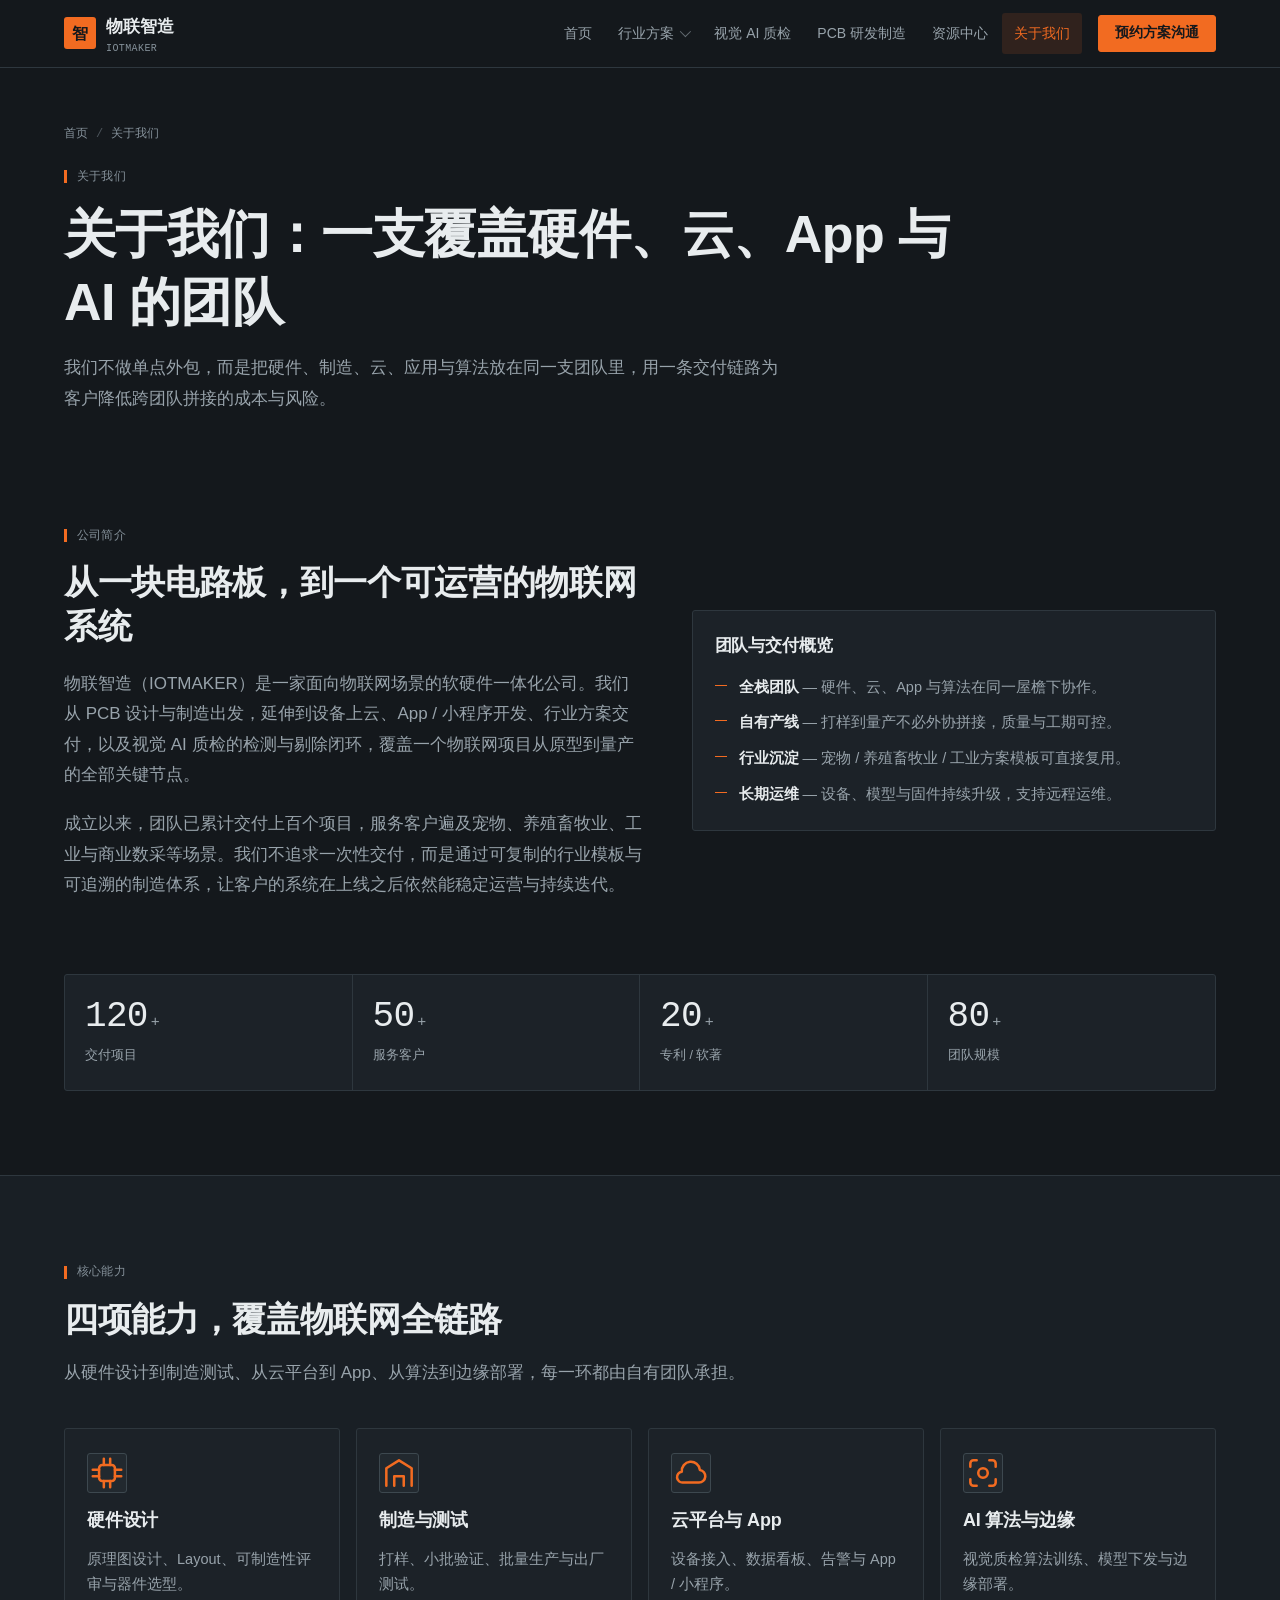
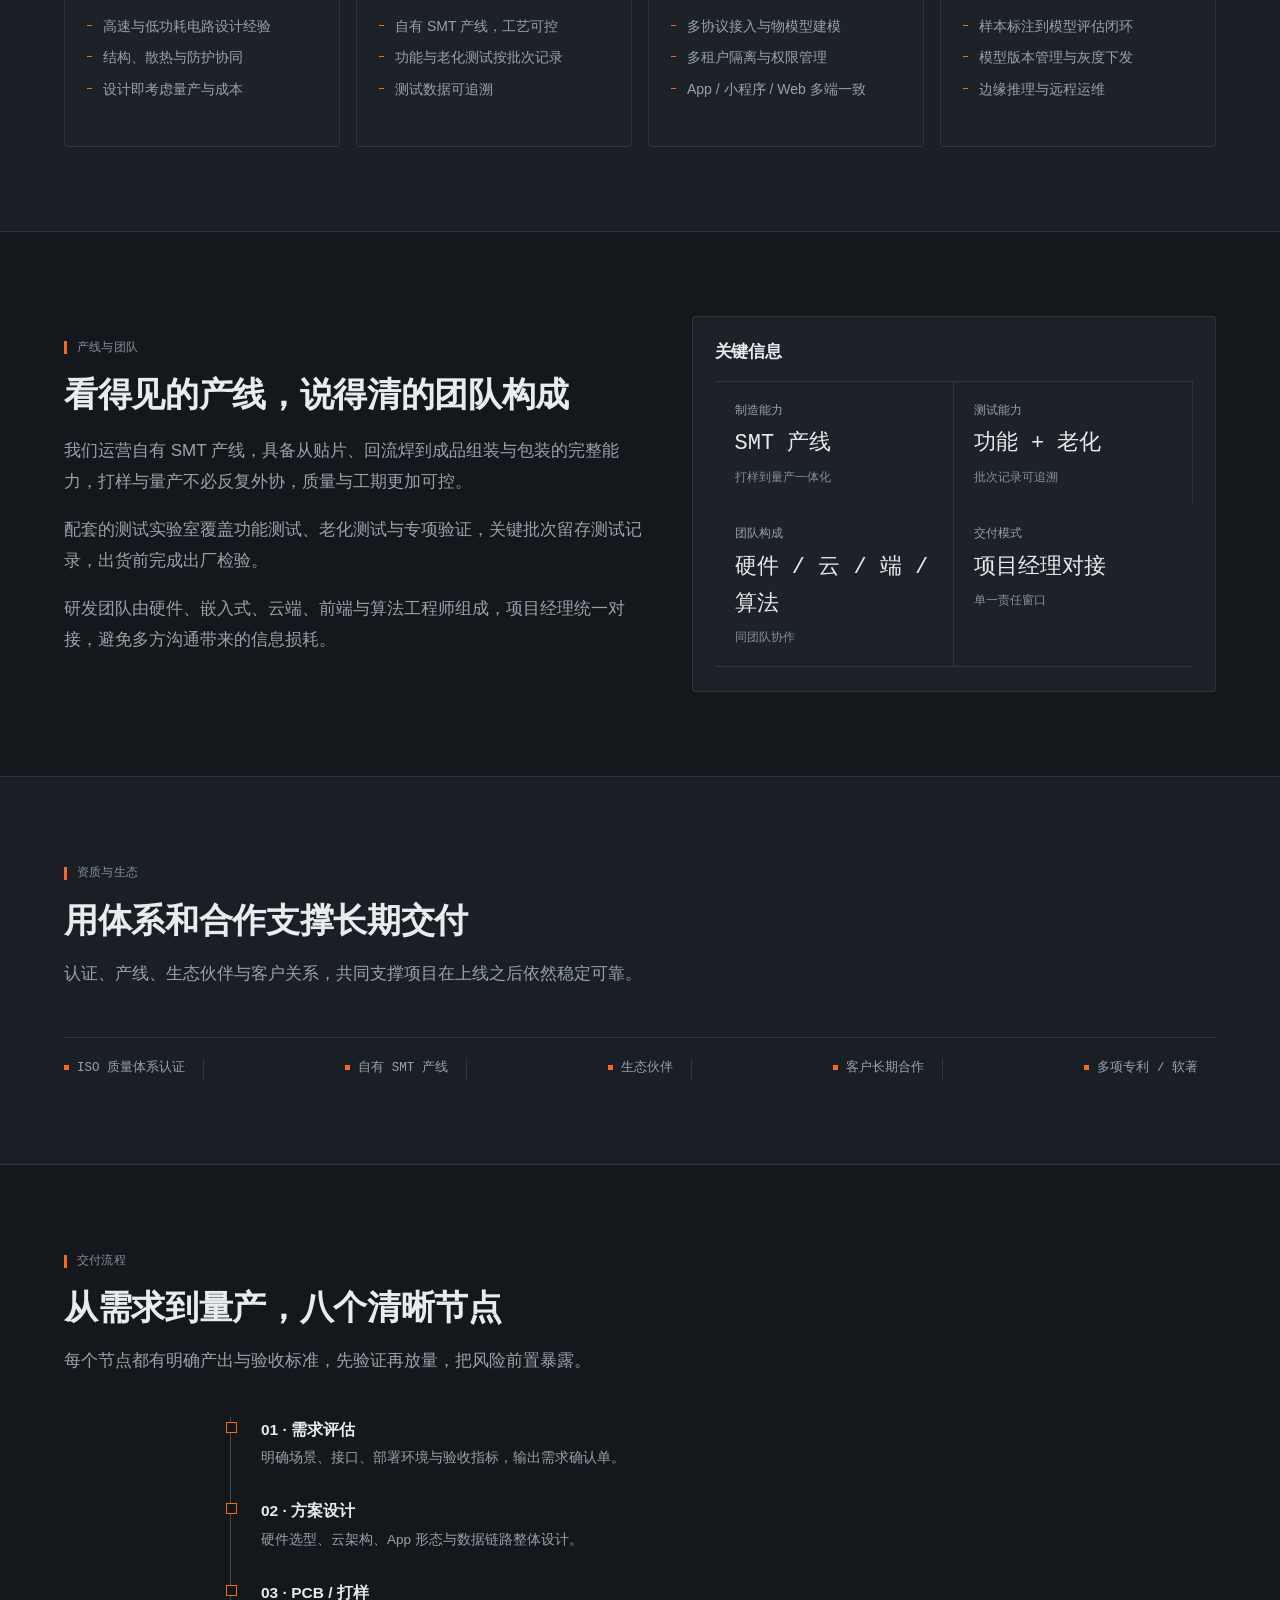
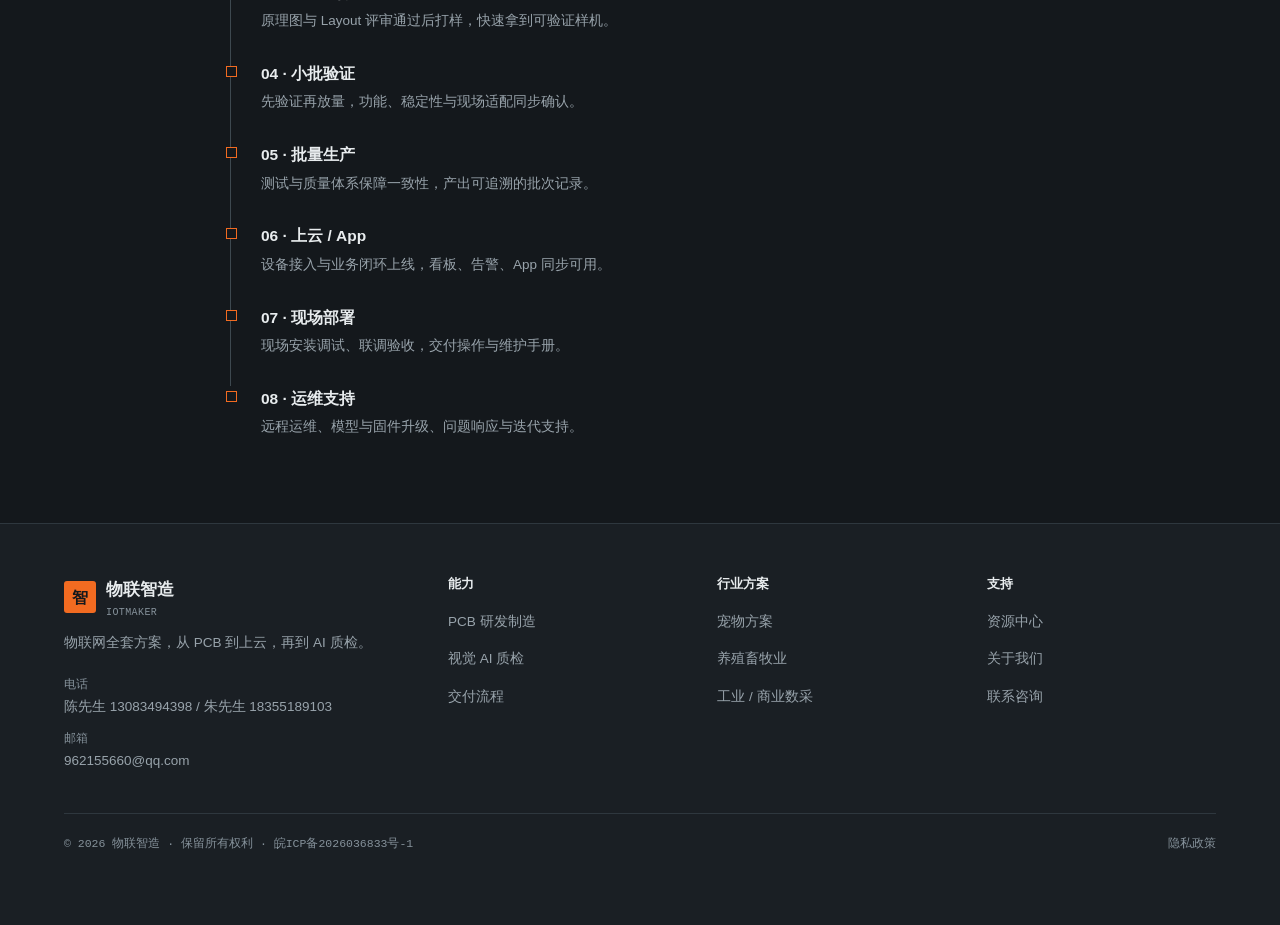
==== commit 4be2e24a: "refactor: 收敛全站 CTA 与重复信息 - 全站「预约方案沟通」由 22 处收敛为导航栏唯一入口 - 删除固定转化条、7 个内页页头按钮组、8 个页尾 CTA 区块及首页首屏按钮 - 修复移" ====
--- a/about/index.html
+++ b/about/index.html
@@ -19,10 +19,6 @@
     <span class="eyebrow">关于我们</span>
     <h1 class="h1 page-hero__title">关于我们：一支覆盖硬件、云、App 与 AI 的团队</h1>
     <p class="lead page-hero__lead">我们不做单点外包，而是把硬件、制造、云、应用与算法放在同一支团队里，用一条交付链路为客户降低跨团队拼接的成本与风险。</p>
-    <div class="page-hero__actions">
-      <a class="btn btn--primary btn--lg" href="/contact/">预约方案演示</a>
-      <a class="btn btn--ghost btn--lg" href="/contact/#form">提交项目需求</a>
-    </div>
   </div>
 </section>
 
@@ -203,22 +199,6 @@
   </div>
 </section>
 
-<!-- ========== 底部 CTA ========== -->
-<section class="section section--tight">
-  <div class="container">
-    <div class="cta-band reveal">
-      <div>
-        <h2 class="h3">把项目交给一条完整链路</h2>
-        <p>从 PCB 到上云，再到 AI 质检，一次沟通即可对齐硬件、云、App 与质检方案。</p>
-      </div>
-      <div class="cta-band__actions">
-        <a class="btn btn--primary btn--lg" href="/contact/">预约方案演示</a>
-        <a class="btn btn--ghost btn--lg" href="/contact/#form">提交项目需求</a>
-      </div>
-    </div>
-  </div>
-</section>
-
 </main>
 
 <div data-site-footer></div>
--- a/assets/css/style.css
+++ b/assets/css/style.css
@@ -190,7 +190,7 @@
 }
 .logo__sub { font-family: var(--mono); font-size: 10px; color: var(--muted-2); letter-spacing: .04em; font-weight: 400; display: block; line-height: 1; margin-top: 3px; }
 
-.nav { margin-left: auto; }
+.nav { margin-left: auto; display: flex; align-items: center; gap: 8px; }
 .nav__list { display: flex; align-items: center; gap: 2px; }
 .nav__link {
   display: inline-flex; align-items: center; gap: 6px;
@@ -228,7 +228,7 @@
 }
 .nav__dropdown a:hover { background: var(--panel-2); color: var(--paper); }
 
-.header__cta { margin-left: 8px; }
+.header__cta { margin-left: 8px; flex: 0 0 auto; }
 
 .nav__toggle {
   display: none;
@@ -254,7 +254,6 @@
 }
 .hero__title { margin-bottom: 20px; }
 .hero__sub { max-width: 540px; margin-bottom: 30px; }
-.hero__actions { display: flex; flex-wrap: wrap; gap: 12px; }
 .hero__meta { display: flex; flex-wrap: wrap; gap: 0; margin-top: 36px; border-top: 1px solid var(--rule); padding-top: 18px; }
 .hero__meta-item {
   display: flex; align-items: baseline; gap: 8px;
@@ -456,19 +455,6 @@
 .arch__lane b { flex: 0 0 92px; color: var(--paper); font-weight: 600; }
 .arch__lane span { color: var(--muted); }
 
-/* ---------------- 转化条 ---------------- */
-.cta-band {
-  border: 1px solid var(--rule);
-  border-left: 3px solid var(--signal);
-  border-radius: var(--radius);
-  background: var(--panel);
-  padding: 36px 34px;
-  display: flex; flex-wrap: wrap; align-items: center; justify-content: space-between; gap: 24px;
-}
-.cta-band h2 { margin-bottom: 8px; }
-.cta-band p { margin: 0; color: var(--muted); max-width: 540px; }
-.cta-band__actions { display: flex; flex-wrap: wrap; gap: 12px; }
-
 /* ---------------- 页头（内页） ---------------- */
 .page-hero { padding: 56px 0 8px; position: relative; }
 .breadcrumb { display: flex; flex-wrap: wrap; align-items: center; gap: 8px; font-family: var(--mono); font-size: 12px; color: var(--muted-2); margin-bottom: 20px; }
@@ -476,7 +462,6 @@
 .breadcrumb i { opacity: .5; font-style: normal; }
 .page-hero__title { margin-bottom: 16px; max-width: 900px; }
 .page-hero__lead { max-width: 720px; }
-.page-hero__actions { display: flex; flex-wrap: wrap; gap: 12px; margin-top: 26px; }
 
 /* ---------------- 表单 ---------------- */
 .form {
@@ -548,26 +533,6 @@
 }
 .footer__bottom a:hover { color: var(--signal); }
 
-/* ---------------- 固定转化条 ---------------- */
-.sticky-cta {
-  position: fixed;
-  left: 0; right: 0; bottom: 0;
-  z-index: 80;
-  transform: translateY(110%);
-  transition: transform .25s ease;
-  background: var(--ink-2);
-  border-top: 1px solid var(--rule-2);
-}
-.sticky-cta.is-show { transform: translateY(0); }
-.sticky-cta__inner {
-  display: flex; align-items: center; justify-content: space-between; gap: 18px;
-  padding: 10px 24px;
-  max-width: var(--container); margin: 0 auto;
-}
-.sticky-cta__text { font-size: 13.5px; color: var(--muted); }
-.sticky-cta__text b { color: var(--paper); }
-.sticky-cta__actions { display: flex; gap: 10px; flex: 0 0 auto; }
-
 /* ---------------- 其它 ---------------- */
 .panel {
   border: 1px solid var(--rule);
@@ -680,7 +645,6 @@
 @media (max-width: 900px) {
   .nav { display: none; }
   .nav__toggle { display: block; }
-  .header__cta { display: none; }
 
   .site-header.is-open .nav {
     display: block;
@@ -703,12 +667,15 @@
     margin: 4px 0 8px; padding: 4px;
   }
   .site-header.is-open .nav__dropdown a { padding: 10px 12px; }
+  .site-header.is-open .header__cta {
+    display: flex; width: 100%; justify-content: center;
+    margin: 14px 0 0;
+  }
 
   .hero__grid { grid-template-columns: 1fr; gap: 36px; }
   .split { grid-template-columns: 1fr; gap: 32px; }
   .grid--3 { grid-template-columns: 1fr; }
   .section { padding: 64px 0; }
-  .cta-band { padding: 28px 24px; flex-direction: column; align-items: flex-start; }
   .footer__grid { grid-template-columns: 1fr 1fr; gap: 30px; }
   .figures { grid-template-columns: 1fr; }
   .thumbs--3 { grid-template-columns: repeat(2, minmax(0, 1fr)); }
@@ -723,14 +690,9 @@
   .form { padding: 22px 18px; }
   .form__grid { grid-template-columns: 1fr; }
   .hero { padding: 52px 0 44px; }
-  .hero__actions .btn, .page-hero__actions .btn, .cta-band__actions .btn { width: 100%; }
   .hero__meta-item { padding: 0 12px; }
   .hero__meta-item b { font-size: 17px; }
   .trustbar__item { padding: 0 10px; }
-  .sticky-cta__text { display: none; }
-  .sticky-cta__inner { justify-content: center; }
-  .sticky-cta__actions { width: 100%; }
-  .sticky-cta__actions .btn { flex: 1; }
   .footer__grid { grid-template-columns: 1fr; }
   .flow--row .flow__step { border-right: 1px solid var(--rule); }
   .flow--row .flow__step:last-child { border-right: 1px solid var(--rule); }
